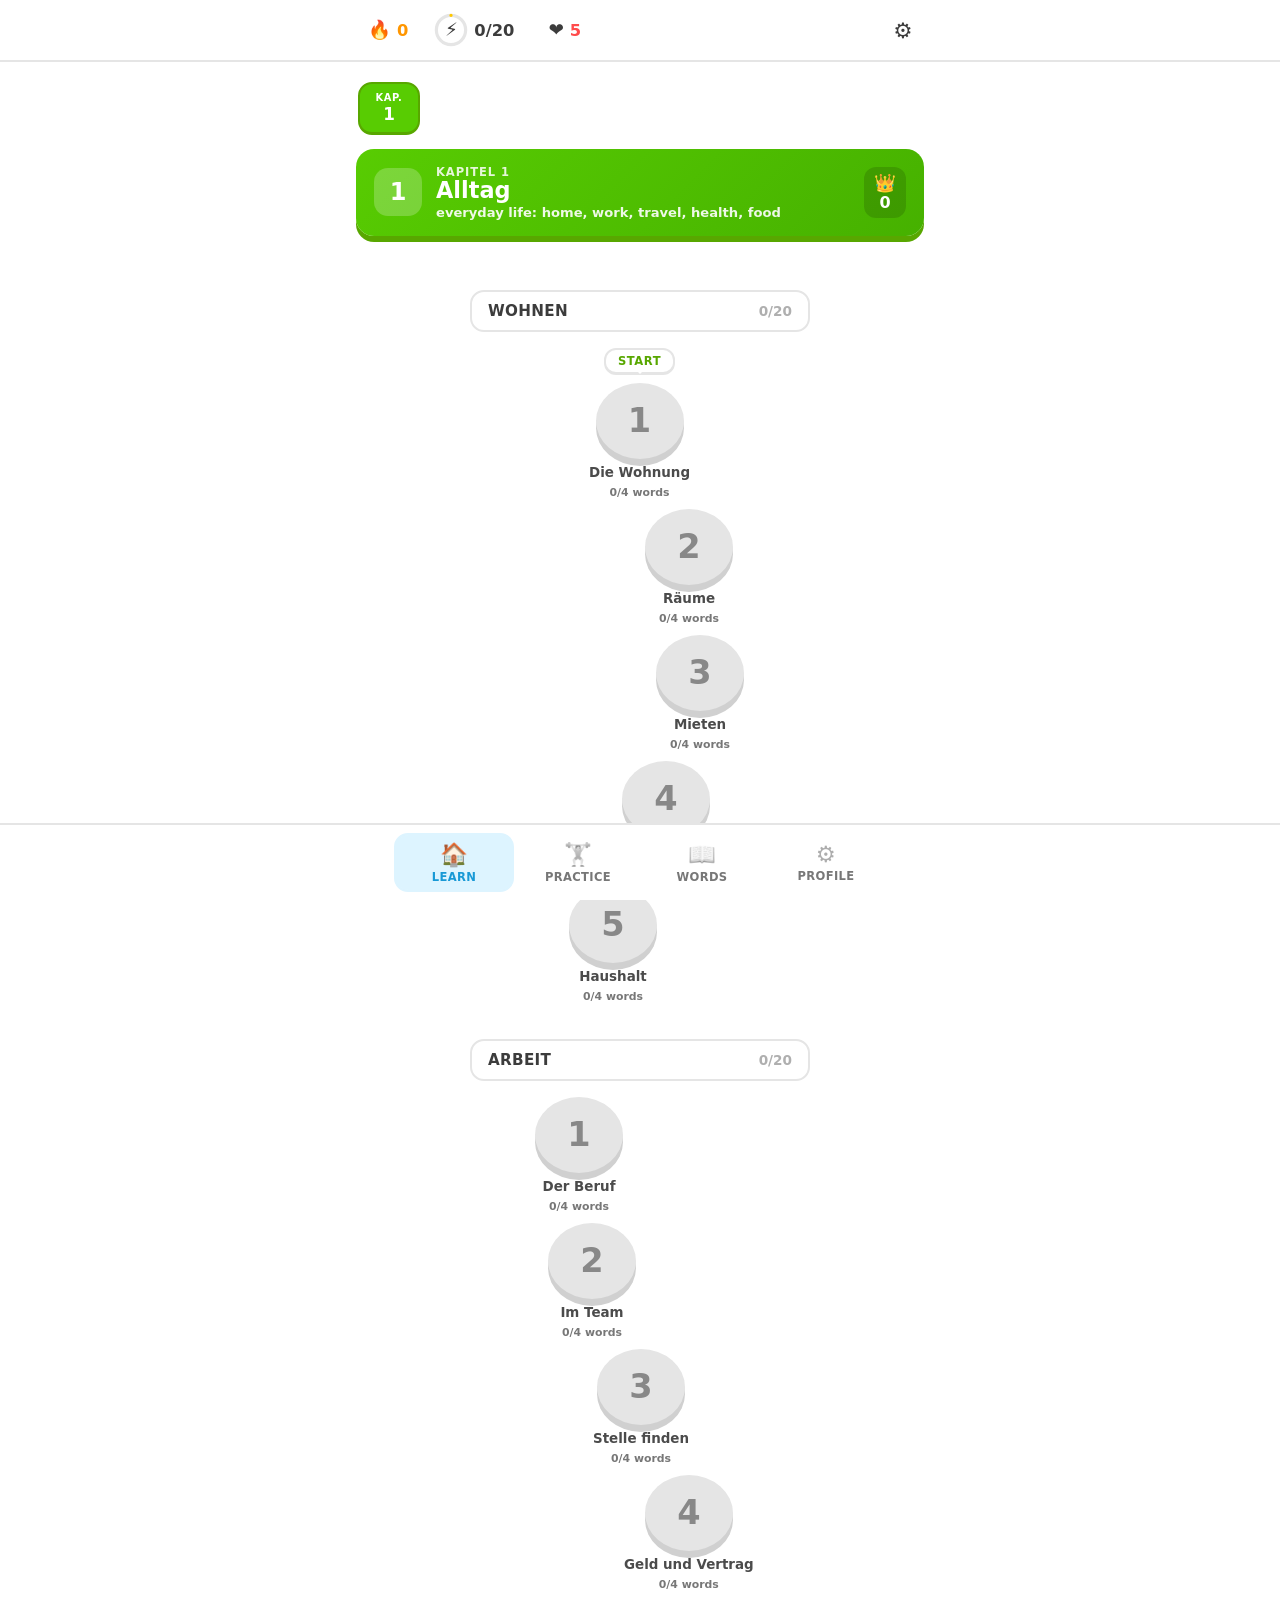
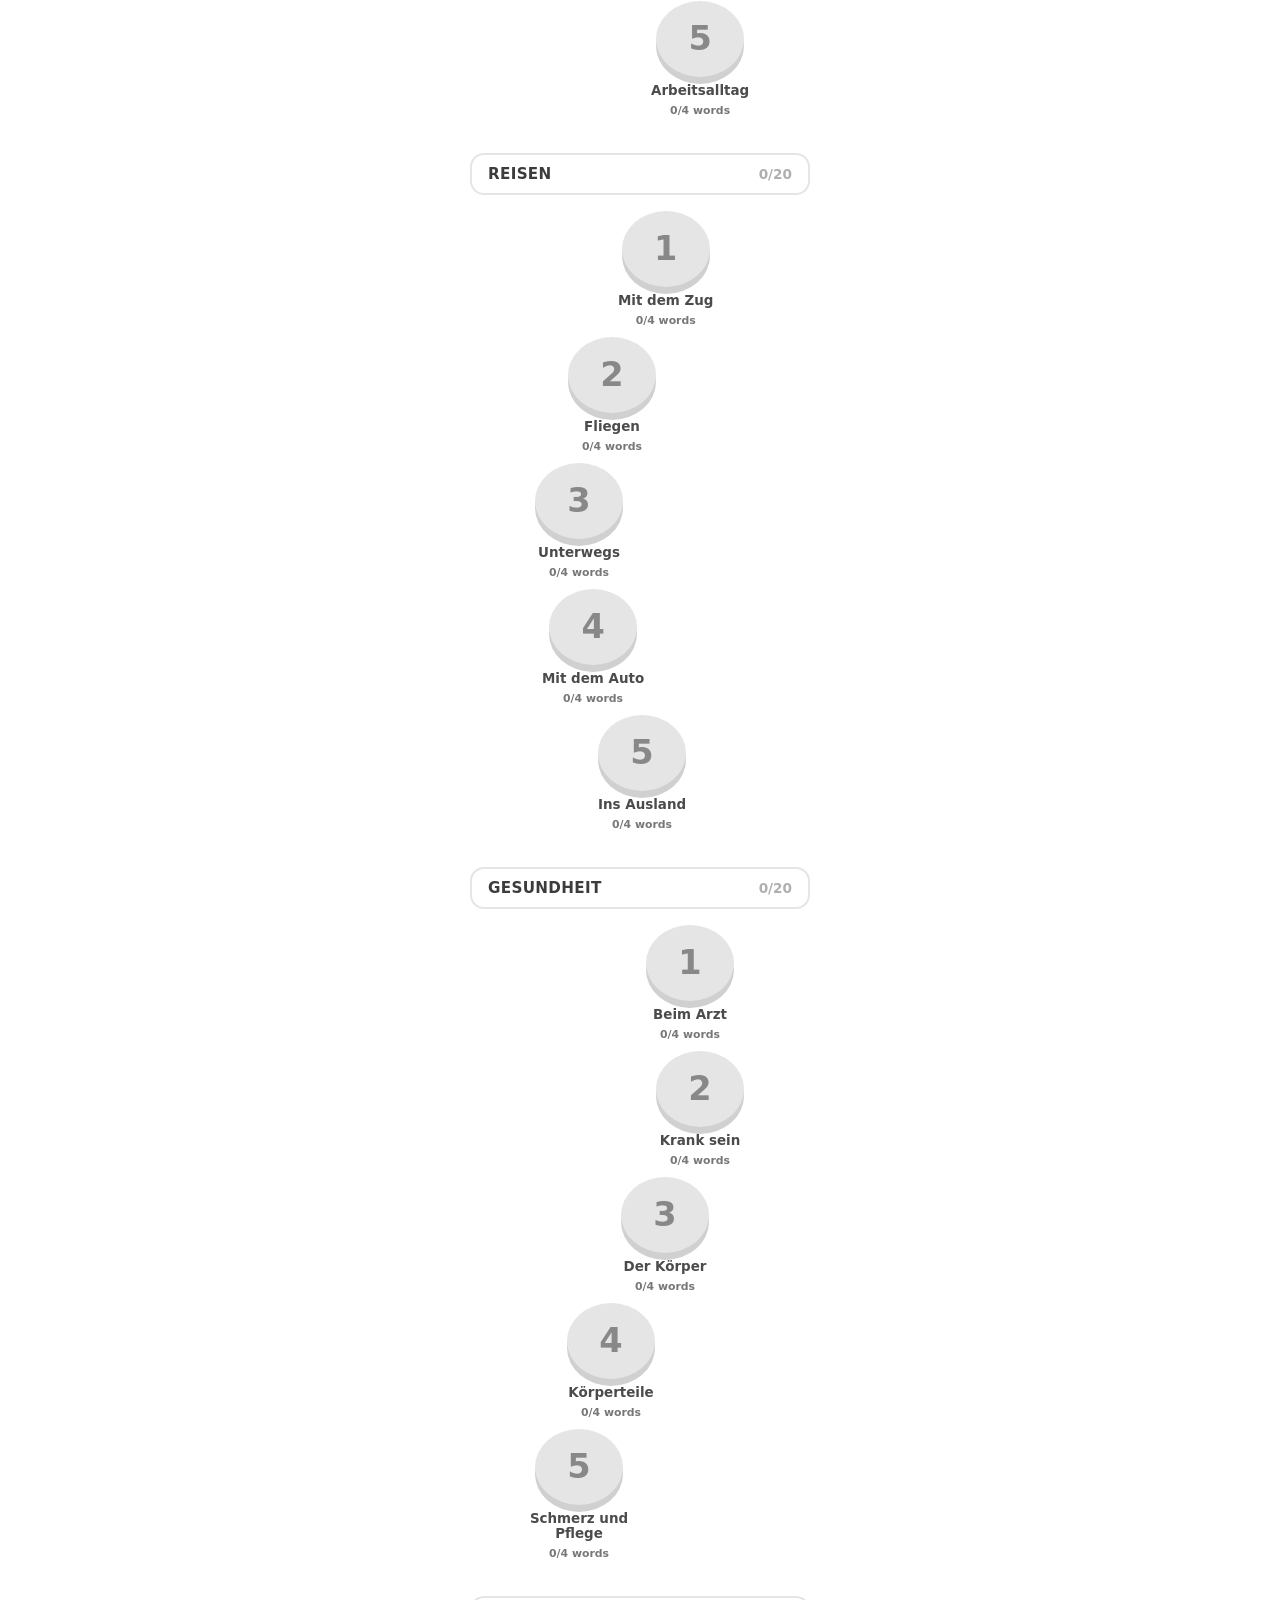
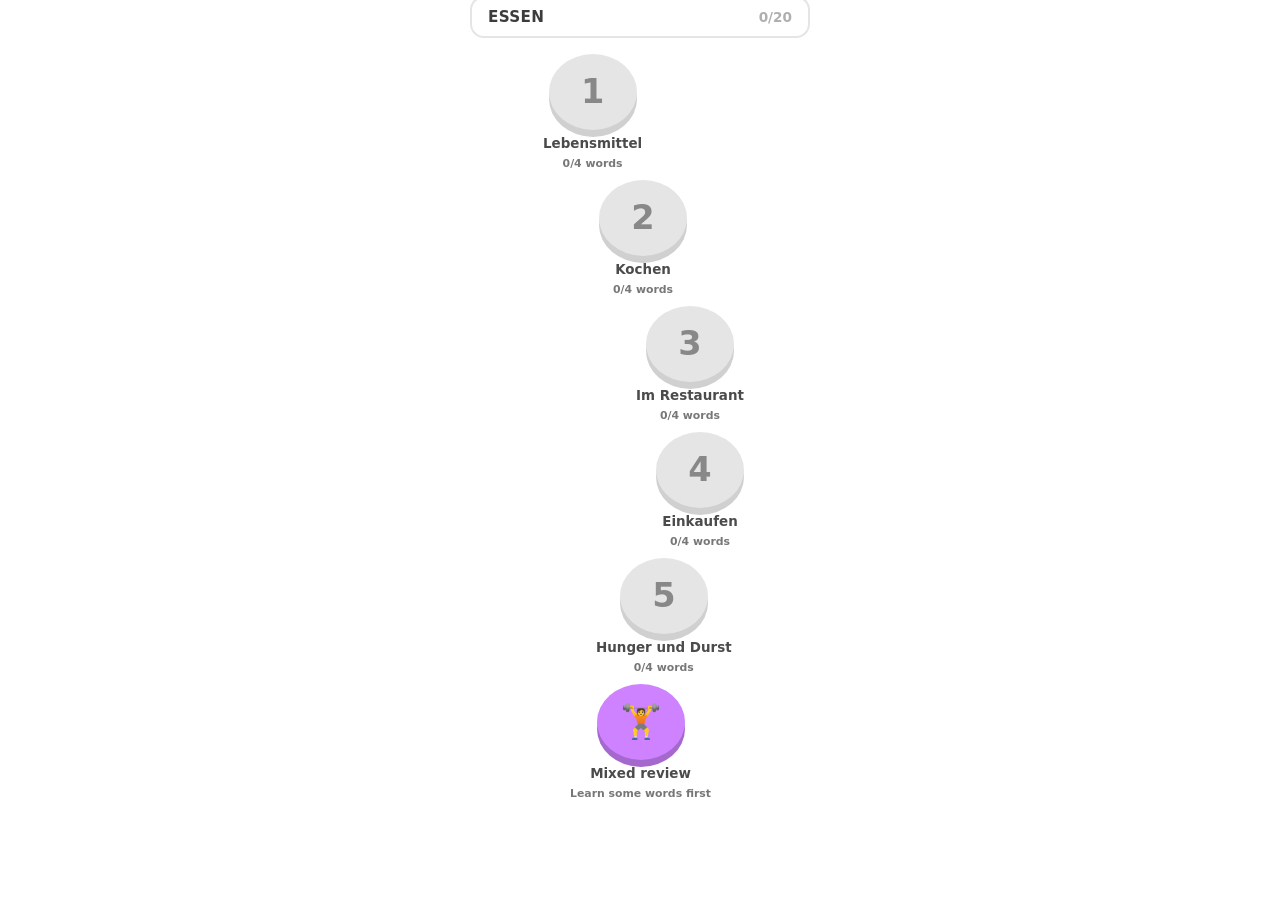
==== index.html @ d34f1d71 "Deploy Deutsch B1 batch 1 100 hand-corrected B1 words, five themed lessons, 25 sub-lessons. Built fr" ====
<!doctype html>
<html lang="en">
<head>
  <meta charset="utf-8">
  <meta name="viewport" content="width=device-width, initial-scale=1, viewport-fit=cover, maximum-scale=1">
  <meta name="theme-color" content="#58cc02">
  <meta name="apple-mobile-web-app-capable" content="yes">
  <meta name="mobile-web-app-capable" content="yes">
  <meta name="apple-mobile-web-app-title" content="Deutsch B1">
  <title>Deutsch B1 · Vokabeln</title>
  <link rel="manifest" href="manifest.webmanifest">
  <link rel="icon" href="icon.svg" type="image/svg+xml">
  <link rel="apple-touch-icon" href="icon.svg">
  <link rel="stylesheet" href="styles.css">
</head>
<body data-view="home">

  <!-- ============ TOP HUD (home + words views) ============ -->
  <header id="hud" class="hud">
    <div class="hud-inner">
      <button id="hudStreak" class="hud-chip" type="button" title="Day streak">
        <span class="chip-ico">🔥</span><strong id="streakCount">0</strong>
      </button>
      <button id="hudGoal" class="hud-chip goal" type="button" title="Daily goal">
        <svg class="goal-ring" viewBox="0 0 36 36" aria-hidden="true">
          <circle class="goal-track" cx="18" cy="18" r="15.5"></circle>
          <circle id="goalArc" class="goal-arc" cx="18" cy="18" r="15.5"></circle>
        </svg>
        <span class="chip-ico goal-bolt">⚡</span>
        <strong id="goalText">0/20</strong>
      </button>
      <button id="hudHearts" class="hud-chip" type="button" title="Hearts">
        <span class="chip-ico">❤️</span><strong id="heartCount">5</strong>
      </button>
      <button id="openSettings" class="hud-icon" type="button" aria-label="Settings">⚙️</button>
    </div>
  </header>

  <!-- ============ HOME / LEARNING PATH ============ -->
  <main id="home" class="screen" aria-label="Learning path">
    <nav id="chapterTabs" class="chapter-tabs" aria-label="Chapters"></nav>
    <section class="chapter-hero" id="chapterHero">
      <div class="hero-crest" id="heroCrest">1</div>
      <div class="hero-text">
        <p class="eyebrow">Kapitel <span id="heroNumber">1</span></p>
        <h1 id="heroTitle">Neue Heimat</h1>
        <p id="heroSummary" class="hero-summary"></p>
      </div>
      <div class="hero-crowns" id="heroCrowns" title="Crowns earned">
        <span class="crown-ico">👑</span><strong id="heroCrownCount">0</strong>
      </div>
    </section>
    <div id="path" class="path" role="list"></div>
  </main>

  <!-- ============ SESSION RUNNER ============ -->
  <section id="session" class="screen session" aria-label="Exercise" hidden>
    <div class="session-top">
      <button id="quitSession" class="quit" type="button" aria-label="Quit session">✕</button>
      <div class="sbar" role="progressbar" aria-label="Session progress"><span id="sbarFill"></span></div>
      <div id="sessionHearts" class="session-hearts" aria-label="Hearts left">
        <span>❤️</span><strong>5</strong>
      </div>
    </div>
    <div class="session-body">
      <div id="stage" class="stage" aria-live="polite"></div>
    </div>
    <div id="feedbackSheet" class="feedback-sheet" aria-live="assertive" aria-hidden="true" hidden></div>
    <div class="session-foot">
      <button id="primaryBtn" class="btn-primary" type="button">Check</button>
    </div>
  </section>

  <!-- ============ WORDS / BANK ============ -->
  <main id="bank" class="screen" aria-label="Vocabulary list" hidden>
    <div class="bank-top">
      <h1 class="bank-title">Wörterbuch</h1>
      <p id="bankMeta" class="bank-meta"></p>
      <input id="searchInput" class="search" type="search" placeholder="Search German or English" aria-label="Search vocabulary">
      <div id="bankChips" class="bank-chips"></div>
    </div>
    <div id="wordList" class="word-list"></div>
  </main>

  <!-- ============ BOTTOM NAV ============ -->
  <nav id="bottomNav" class="bottom-nav" aria-label="Main navigation">
    <button class="nav-btn active" data-nav="home" type="button"><span>🏠</span>Learn</button>
    <button class="nav-btn" data-nav="practice" type="button"><span>🏋️</span>Practice</button>
    <button class="nav-btn" data-nav="bank" type="button"><span>📖</span>Words</button>
    <button class="nav-btn" data-nav="settings" type="button"><span>⚙️</span>Profile</button>
  </nav>

  <!-- ============ SETTINGS MODAL ============ -->
  <div id="settingsModal" class="modal" hidden>
    <div class="modal-scrim" data-close-settings></div>
    <div class="modal-card" role="dialog" aria-modal="true" aria-label="Settings">
      <div class="modal-head">
        <h2>Profile &amp; Settings</h2>
        <button class="modal-x" type="button" data-close-settings aria-label="Close">✕</button>
      </div>

      <div class="stat-grid" id="profileStats"></div>

      <div class="setting-block">
        <h3>Daily goal</h3>
        <div id="goalOptions" class="pill-row"></div>
      </div>

      <div class="setting-block">
        <h3>Sound &amp; speech</h3>
        <label class="switch-row">
          <span>Sound effects</span>
          <input id="soundToggle" type="checkbox" checked>
        </label>
        <label class="switch-row">
          <span>Auto-play new words</span>
          <input id="autoSpeak" type="checkbox" checked>
        </label>
        <label class="field">
          <span>Pronunciation speed</span>
          <select id="speechRate">
            <option value="0.7">Slow</option>
            <option value="0.85" selected>Normal</option>
            <option value="1">Fast</option>
          </select>
        </label>
        <label class="field">
          <span>German voice</span>
          <select id="voiceSelect"><option value="">Best available</option></select>
        </label>
        <p id="voiceStatus" class="voice-status"></p>
      </div>

      <div class="setting-block">
        <h3>Session</h3>
        <label class="switch-row">
          <span>Hearts mode <em>(lose the round at 0)</em></span>
          <input id="heartsToggle" type="checkbox" checked>
        </label>
      </div>

      <button id="resetProgress" class="btn-danger" type="button">Reset all progress</button>
      <p class="app-credit">Deutsch B1 · Goethe B1 Wortschatz · offline word trainer</p>
    </div>
  </div>

  <canvas id="confetti" class="confetti" aria-hidden="true"></canvas>

  <script src="app.js?v=b1batch1"></script>
  <script>
    if ("serviceWorker" in navigator) {
      window.addEventListener("load", () => navigator.serviceWorker.register("./sw.js").catch(() => {}));
    }
  </script>
</body>
</html>
---- styles.css ----
/* ============================================================
   Aspekte B2 · Vokabeln — Duolingo-style word trainer
   ============================================================ */
:root {
  color-scheme: light;
  --green: #58cc02;
  --green-d: #58a700;
  --green-bg: #d7ffb8;
  --green-soft: #e8ffd2;
  --blue: #1cb0f6;
  --blue-d: #1899d6;
  --blue-bg: #ddf4ff;
  --purple: #ce82ff;
  --purple-d: #a568cc;
  --yellow: #ffc800;
  --yellow-d: #e0a800;
  --red: #ff4b4b;
  --red-d: #ea2b2b;
  --red-bg: #ffdfe0;
  --orange: #ff9600;
  --ink: #3c3c3c;
  --ink-2: #4b4b4b;
  --muted: #afafaf;
  --muted-d: #777;
  --line: #e5e5e5;
  --line-2: #d0d0d0;
  --paper: #ffffff;
  --bg: #ffffff;
  --shadow: 0 2px 0 rgba(0,0,0,.06);
  --nav-h: 68px;
  --hud-h: 60px;
  --wrap: 480px;
  font-family: "Nunito", ui-rounded, "SF Pro Rounded", "Baloo 2", system-ui,
    -apple-system, "Segoe UI", "Helvetica Neue", sans-serif;
  --font-w: 800;
}

* { box-sizing: border-box; -webkit-tap-highlight-color: transparent; }

html, body { height: 100%; }

body {
  margin: 0;
  color: var(--ink);
  background: var(--bg);
  font-weight: 600;
  overscroll-behavior-y: none;
  -webkit-font-smoothing: antialiased;
}

button, input, select { font: inherit; color: inherit; }
h1, h2, h3, p { margin: 0; }
strong { font-weight: 800; }
[hidden] { display: none !important; }

.eyebrow {
  color: var(--muted-d);
  font-size: .72rem;
  font-weight: 800;
  letter-spacing: .08em;
  text-transform: uppercase;
}

/* ---------- App-wide 3D button feel ---------- */
.btn-primary, .btn-secondary, .btn-danger, .option, .node, .choice-tile, .pill, .speak {
  cursor: pointer;
  border: none;
  border-radius: 16px;
  font-weight: 800;
  transition: transform .06s ease, filter .12s ease, background .12s ease;
}
.btn-primary:active, .btn-secondary:active, .option:active, .choice-tile:active, .pill:active {
  transform: translateY(2px);
}
button:disabled { cursor: default; }

/* ============================================================
   TOP HUD
   ============================================================ */
.hud {
  position: sticky;
  top: 0;
  z-index: 30;
  background: var(--bg);
  border-bottom: 2px solid var(--line);
  padding-top: env(safe-area-inset-top);
}
.hud-inner {
  max-width: var(--wrap);
  margin: 0 auto;
  height: var(--hud-h);
  display: flex;
  align-items: center;
  gap: 10px;
  padding: 0 16px;
}
.hud-chip {
  display: inline-flex;
  align-items: center;
  gap: 6px;
  padding: 6px 12px;
  border-radius: 999px;
  background: transparent;
  color: var(--ink);
  font-size: 1.02rem;
  border: none;
}
.hud-chip .chip-ico { font-size: 1.15rem; line-height: 1; }
.hud-chip.goal { position: relative; padding-left: 4px; }
.goal-ring { width: 34px; height: 34px; transform: rotate(-90deg); }
.goal-track { fill: none; stroke: var(--line); stroke-width: 3.4; }
.goal-arc {
  fill: none; stroke: var(--yellow); stroke-width: 3.6; stroke-linecap: round;
  stroke-dasharray: 97.4; stroke-dashoffset: 97.4;
  transition: stroke-dashoffset .5s ease;
}
.goal-bolt {
  position: absolute; left: 4px; top: 50%; transform: translateY(-50%);
  width: 34px; text-align: center; font-size: .95rem; pointer-events: none;
}
#hudStreak strong { color: var(--orange); }
#hudHearts strong { color: var(--red); }
.hud-chip.spent strong { color: var(--muted); }
.hud-icon {
  margin-left: auto;
  width: 42px; height: 42px;
  border: none; border-radius: 12px;
  background: transparent;
  font-size: 1.35rem; cursor: pointer;
}
.hud-icon:active { transform: scale(.92); }

/* ============================================================
   SCREENS + BOTTOM NAV
   ============================================================ */
.screen {
  max-width: var(--wrap);
  margin: 0 auto;
  padding: 16px 16px calc(var(--nav-h) + env(safe-area-inset-bottom) + 24px);
}
.bottom-nav {
  position: fixed;
  left: 0; right: 0; bottom: 0;
  z-index: 30;
  display: flex;
  justify-content: center;
  gap: 4px;
  padding: 8px 8px calc(8px + env(safe-area-inset-bottom));
  background: var(--bg);
  border-top: 2px solid var(--line);
}
.nav-btn {
  flex: 1 1 0;
  max-width: 120px;
  display: flex; flex-direction: column; align-items: center; gap: 2px;
  padding: 6px 4px;
  border: 2px solid transparent;
  border-radius: 14px;
  background: transparent;
  color: var(--muted-d);
  font-size: .72rem; font-weight: 800;
  text-transform: uppercase; letter-spacing: .03em;
  cursor: pointer;
}
.nav-btn span { font-size: 1.4rem; filter: grayscale(1) opacity(.6); }
.nav-btn.active { border-color: var(--blue-bg); background: var(--blue-bg); color: var(--blue-d); }
.nav-btn.active span { filter: none; }

/* ============================================================
   HOME · chapter tabs + hero + path
   ============================================================ */
.chapter-tabs {
  display: flex;
  gap: 8px;
  overflow-x: auto;
  padding: 4px 2px 10px;
  scrollbar-width: none;
}
.chapter-tabs::-webkit-scrollbar { display: none; }
.chapter-tab {
  flex: 0 0 auto;
  min-width: 62px;
  padding: 8px 14px;
  border: 2px solid var(--line);
  border-bottom-width: 3px;
  border-radius: 14px;
  background: var(--paper);
  color: var(--muted-d);
  font-weight: 800;
  cursor: pointer;
  display: grid; gap: 1px; justify-items: center;
}
.chapter-tab small { font-size: .62rem; letter-spacing: .06em; text-transform: uppercase; }
.chapter-tab b { font-size: 1.05rem; }
.chapter-tab.active { border-color: var(--green-d); background: var(--green); color: #fff; }

.chapter-hero {
  display: grid;
  grid-template-columns: auto 1fr auto;
  align-items: center;
  gap: 14px;
  padding: 16px 18px;
  margin: 4px 0 8px;
  border-radius: 18px;
  color: #fff;
  background: linear-gradient(135deg, var(--green) 0%, #46b100 100%);
  box-shadow: 0 6px 0 var(--green-d);
}
.hero-crest {
  width: 48px; height: 48px; border-radius: 14px;
  background: rgba(255,255,255,.22);
  display: grid; place-items: center;
  font-size: 1.5rem; font-weight: 900;
}
.hero-text { min-width: 0; }
.hero-text h1 { font-size: 1.4rem; line-height: 1.05; font-weight: 800; }
.hero-text .eyebrow { color: rgba(255,255,255,.85); }
.hero-summary { font-size: .82rem; font-weight: 700; color: rgba(255,255,255,.9); margin-top: 2px; }
.hero-crowns {
  display: flex; flex-direction: column; align-items: center;
  background: rgba(0,0,0,.14); border-radius: 12px; padding: 6px 10px;
  font-weight: 900;
}
.hero-crowns .crown-ico { font-size: 1.1rem; }

/* ---------- The winding path ---------- */
.path {
  display: flex;
  flex-direction: column;
  align-items: center;
  gap: 10px;
  padding: 20px 0 8px;
}
.path-row {
  display: flex;
  flex-direction: column;
  align-items: center;
  gap: 6px;
  will-change: transform;
}
.node {
  position: relative;
  width: 78px; height: 68px;
  border-radius: 50%;
  background: var(--line);
  box-shadow: 0 7px 0 var(--line-2);
  display: grid; place-items: center;
  border: none;
}
.node .node-face { font-size: 1.9rem; line-height: 1; filter: saturate(0) opacity(.55); }
.node.started { background: var(--green); box-shadow: 0 7px 0 var(--green-d); }
.node.started .node-face { filter: none; }
.node.done { background: var(--yellow); box-shadow: 0 7px 0 var(--yellow-d); }
.node.done .node-face { filter: none; }
.node.review-node { background: var(--purple); box-shadow: 0 7px 0 var(--purple-d); }
.node.review-node .node-face { filter: none; }
.node:active { transform: translateY(4px); box-shadow: 0 3px 0 var(--line-2); }
.node.started:active { box-shadow: 0 3px 0 var(--green-d); }
.node.done:active { box-shadow: 0 3px 0 var(--yellow-d); }

/* progress ring around node */
.node-ring {
  position: absolute;
  inset: -8px;
  border-radius: 50%;
  background:
    conic-gradient(var(--green) calc(var(--p,0) * 1%), transparent 0);
  -webkit-mask: radial-gradient(farthest-side, transparent calc(100% - 5px), #000 calc(100% - 4px));
          mask: radial-gradient(farthest-side, transparent calc(100% - 5px), #000 calc(100% - 4px));
  pointer-events: none;
}
.node.done .node-ring { background: conic-gradient(#fff8 100%, transparent 0); }
.node-crown {
  position: absolute;
  top: -12px; right: -6px;
  background: #fff;
  border: 2px solid var(--line);
  border-radius: 999px;
  padding: 1px 7px;
  font-size: .74rem; font-weight: 900;
  color: var(--yellow-d);
  display: flex; align-items: center; gap: 2px;
}
.node.done .node-crown { border-color: var(--yellow-d); }
.node-label {
  font-size: .84rem; font-weight: 800; color: var(--ink-2);
  text-align: center; max-width: 150px;
}
.node-sub { font-size: .68rem; font-weight: 700; color: var(--muted-d); }

/* bobbing "start here" bubble on current node */
.path-row.current .node { animation: bob 1.6s ease-in-out infinite; }
.start-bubble {
  position: relative;
  margin-bottom: 2px;
  background: var(--paper);
  color: var(--green-d);
  border: 2px solid var(--line);
  border-bottom-width: 3px;
  border-radius: 12px;
  padding: 4px 12px;
  font-size: .72rem; font-weight: 900;
  letter-spacing: .05em; text-transform: uppercase;
}
.start-bubble::after {
  content: ""; position: absolute; left: 50%; bottom: -8px;
  transform: translateX(-50%);
  border: 6px solid transparent; border-top-color: var(--paper);
}
@keyframes bob { 0%,100% { transform: translateY(0); } 50% { transform: translateY(-6px); } }

/* ============================================================
   SESSION RUNNER
   ============================================================ */
.session {
  max-width: none;
  min-height: 100dvh;
  margin: 0;
  padding: 0;
  display: flex;
  flex-direction: column;
  background: var(--bg);
}
.session-top {
  display: flex;
  align-items: center;
  gap: 14px;
  max-width: 640px; width: 100%;
  margin: 0 auto;
  padding: calc(env(safe-area-inset-top) + 12px) 16px 8px;
}
.quit {
  border: none; background: transparent;
  font-size: 1.5rem; color: var(--muted);
  cursor: pointer; line-height: 1; padding: 2px 4px;
}
.quit:active { transform: scale(.9); }
.sbar {
  flex: 1;
  height: 16px;
  background: var(--line);
  border-radius: 999px;
  overflow: hidden;
}
.sbar span {
  display: block; height: 100%; width: 0;
  border-radius: 999px;
  background: var(--green);
  box-shadow: inset 0 -4px 0 rgba(0,0,0,.08), inset 0 4px 0 rgba(255,255,255,.35);
  transition: width .35s cubic-bezier(.2,.8,.2,1);
}
.session-hearts {
  display: inline-flex; align-items: center; gap: 4px;
  color: var(--red); font-weight: 900; font-size: 1.05rem;
}
.session-hearts.low { animation: heartbeat .5s ease; }
@keyframes heartbeat { 0%,100% { transform: scale(1); } 40% { transform: scale(1.25); } }

.session-body {
  flex: 1;
  overflow-y: auto;
  width: 100%;
  display: flex;
  justify-content: center;
}
.stage {
  max-width: 640px; width: 100%;
  padding: 16px 18px 24px;
  display: flex;
  flex-direction: column;
  gap: 18px;
}
.q-title {
  font-size: 1.55rem; font-weight: 800; line-height: 1.1;
}
.q-sub { color: var(--muted-d); font-weight: 700; font-size: .92rem; margin-top: 2px; }

/* prompt block */
.prompt-box {
  display: flex; align-items: center; gap: 14px;
  padding: 4px 0;
}
.prompt-speaker {
  flex: 0 0 auto;
  width: 66px; height: 66px;
  border-radius: 16px;
  border: 2px solid var(--blue); border-bottom-width: 4px;
  background: var(--blue);
  color: #fff; font-size: 1.7rem;
  display: grid; place-items: center; cursor: pointer;
}
.prompt-speaker.big { width: 92px; height: 92px; font-size: 2.4rem; border-radius: 20px; }
.prompt-speaker:active { transform: translateY(2px); border-bottom-width: 2px; }
.prompt-bubble {
  position: relative;
  padding: 16px 18px;
  border: 2px solid var(--line);
  border-radius: 16px;
  font-size: 1.5rem; font-weight: 800; line-height: 1.2;
  overflow-wrap: anywhere;
}
.prompt-box .prompt-bubble { flex: 1; }
.prompt-bubble.center { text-align: center; }
.prompt-cloze { font-size: 1.3rem; line-height: 1.5; font-weight: 700; }
.prompt-cloze .gap { color: var(--blue-d); font-weight: 900; }
.prompt-hint { color: var(--muted-d); font-weight: 700; font-size: .95rem; }

/* option list (choose meaning / word) */
.options { display: grid; gap: 12px; }
.option {
  min-height: 60px;
  padding: 14px 18px;
  border: 2px solid var(--line);
  border-bottom-width: 4px;
  border-radius: 16px;
  background: var(--paper);
  color: var(--ink);
  font-size: 1.08rem; font-weight: 700;
  text-align: left;
  display: flex; align-items: center; gap: 12px;
}
.option .kbd {
  flex: 0 0 auto;
  width: 26px; height: 26px;
  border: 2px solid var(--line); border-radius: 8px;
  display: grid; place-items: center;
  font-size: .8rem; font-weight: 900; color: var(--muted-d);
}
.option:hover { background: var(--blue-bg); }
.option.selected { border-color: var(--blue); background: var(--blue-bg); color: var(--blue-d); }
.option.selected .kbd { border-color: var(--blue); color: var(--blue-d); }
.option.correct { border-color: var(--green-d); background: var(--green-soft); color: var(--green-d); }
.option.wrong { border-color: var(--red-d); background: var(--red-bg); color: var(--red-d); }
.option:disabled { cursor: default; }

/* text input answers */
.answer-input {
  width: 100%;
  min-height: 62px;
  padding: 16px 18px;
  border: 2px solid var(--line);
  border-bottom-width: 4px;
  border-radius: 16px;
  background: var(--paper);
  font-size: 1.2rem; font-weight: 700;
}
.answer-input:focus { outline: none; border-color: var(--blue); }
.answer-input.correct { border-color: var(--green-d); background: var(--green-soft); }
.answer-input.wrong { border-color: var(--red-d); background: var(--red-bg); }
.input-hint {
  margin-top: 4px; font-size: .82rem; color: var(--muted-d); font-weight: 700;
  display: flex; gap: 10px; flex-wrap: wrap;
}
.ghost-letter {
  border: none; background: var(--line); color: var(--ink-2);
  border-radius: 8px; padding: 4px 8px; font-weight: 800; cursor: pointer;
}

/* teach / new-word card */
.teach {
  display: flex; flex-direction: column; align-items: center; gap: 14px;
  text-align: center;
  padding: 8px 4px;
}
.teach-badge {
  font-size: .72rem; font-weight: 900; letter-spacing: .08em; text-transform: uppercase;
  color: var(--blue-d); background: var(--blue-bg);
  padding: 5px 12px; border-radius: 999px;
}
.teach-badge.focus { color: var(--purple-d); background: #f4e8ff; }
.teach-term { font-size: 2.3rem; font-weight: 900; line-height: 1.05; overflow-wrap: anywhere; }
.teach-trans { font-size: 1.3rem; font-weight: 800; color: var(--green-d); }
.teach-form { font-size: .95rem; font-weight: 700; color: var(--muted-d); }
.teach-speak {
  display: inline-flex; align-items: center; gap: 8px;
  padding: 10px 18px; border-radius: 14px;
  border: 2px solid var(--blue); border-bottom-width: 4px;
  background: var(--blue-bg); color: var(--blue-d); font-weight: 800; cursor: pointer;
}
.teach-speak:active { transform: translateY(2px); border-bottom-width: 2px; }
.teach-examples { display: grid; gap: 10px; width: 100%; margin-top: 4px; }
.ex-card {
  text-align: left;
  padding: 14px 16px;
  border: 2px solid var(--line);
  border-radius: 14px;
  background: var(--paper);
  cursor: pointer;
}
.ex-de { font-weight: 800; line-height: 1.4; }
.ex-de .hl { color: var(--blue-d); }
.ex-en { color: var(--muted-d); font-weight: 700; font-size: .9rem; margin-top: 3px; }
.ex-card .ex-play { float: right; font-size: 1.1rem; }

/* ---------- Feedback sheet ---------- */
.feedback-sheet {
  position: sticky; bottom: 0;
  transform: translateY(110%);
  transition: transform .28s cubic-bezier(.2,.8,.2,1);
  padding: 18px 18px calc(16px + env(safe-area-inset-bottom));
  border-top-left-radius: 20px; border-top-right-radius: 20px;
}
.feedback-sheet.show { transform: translateY(0); }
.feedback-sheet.correct { background: var(--green-soft); }
.feedback-sheet.wrong { background: var(--red-bg); }
.fb-inner { max-width: 640px; margin: 0 auto; display: flex; flex-direction: column; gap: 8px; }
.fb-head { display: flex; align-items: center; gap: 10px; font-size: 1.25rem; font-weight: 900; }
.feedback-sheet.correct .fb-head { color: var(--green-d); }
.feedback-sheet.wrong .fb-head { color: var(--red-d); }
.fb-mark {
  width: 34px; height: 34px; border-radius: 50%;
  display: grid; place-items: center; font-size: 1.1rem;
  background: #fff;
}
.fb-body { font-weight: 700; line-height: 1.4; }
.fb-body b { font-weight: 900; }
.fb-ex { font-size: .9rem; color: var(--ink-2); font-weight: 700; }
.fb-ex .en { color: var(--muted-d); }
.fb-speak {
  align-self: flex-start;
  margin-top: 2px;
  display: inline-flex; align-items: center; gap: 6px;
  background: #fff; border: 2px solid rgba(0,0,0,.08);
  border-radius: 10px; padding: 6px 12px; font-weight: 800; cursor: pointer; font-size: .85rem;
}

/* ---------- Session foot button ---------- */
.session-foot {
  border-top: 2px solid var(--line);
  padding: 14px 18px calc(16px + env(safe-area-inset-bottom));
  display: flex; justify-content: center;
  background: var(--bg);
}
.btn-primary {
  max-width: 640px; width: 100%;
  min-height: 56px;
  border-radius: 16px;
  background: var(--green);
  color: #fff;
  font-size: 1.05rem; font-weight: 900;
  letter-spacing: .04em; text-transform: uppercase;
  box-shadow: 0 5px 0 var(--green-d);
}
.btn-primary:active { transform: translateY(4px); box-shadow: 0 1px 0 var(--green-d); }
.btn-primary.skip { background: var(--line); color: var(--muted-d); box-shadow: 0 5px 0 var(--line-2); }
.btn-primary.go-correct { background: var(--green); box-shadow: 0 5px 0 var(--green-d); }
.btn-primary.go-wrong { background: var(--red); box-shadow: 0 5px 0 var(--red-d); }
.btn-primary.go-wrong:active { box-shadow: 0 1px 0 var(--red-d); }
.btn-primary:disabled { background: var(--line); color: #fff; box-shadow: 0 5px 0 var(--line-2); opacity: .8; }

.shake { animation: shake .4s ease; }
@keyframes shake {
  0%,100% { transform: translateX(0); }
  20% { transform: translateX(-8px); } 40% { transform: translateX(7px); }
  60% { transform: translateX(-5px); } 80% { transform: translateX(4px); }
}

/* ---------- Session result screens ---------- */
.result {
  flex: 1;
  display: flex; flex-direction: column; align-items: center; justify-content: center;
  gap: 18px; text-align: center;
  padding: 24px;
}
.result-emoji { font-size: 4.5rem; animation: pop .4s cubic-bezier(.2,1.4,.4,1); }
@keyframes pop { 0% { transform: scale(0); } 100% { transform: scale(1); } }
.result h2 { font-size: 1.9rem; font-weight: 900; }
.result .result-sub { color: var(--muted-d); font-weight: 700; max-width: 30ch; }
.result-stats { display: flex; gap: 12px; flex-wrap: wrap; justify-content: center; }
.result-stat {
  min-width: 92px;
  border: 3px solid var(--yellow); border-radius: 16px;
  overflow: hidden;
}
.result-stat.blue { border-color: var(--blue); }
.result-stat.red { border-color: var(--red); }
.result-stat .rs-label {
  background: var(--yellow); color: #fff;
  font-size: .68rem; font-weight: 900; letter-spacing: .05em; text-transform: uppercase;
  padding: 3px;
}
.result-stat.blue .rs-label { background: var(--blue); }
.result-stat.red .rs-label { background: var(--red); }
.result-stat .rs-value { padding: 8px; font-size: 1.35rem; font-weight: 900; }
.result-stat.yellow .rs-value { color: var(--yellow-d); }
.result-stat.blue .rs-value { color: var(--blue-d); }
.result-stat.red .rs-value { color: var(--red-d); }
.crown-pop { font-size: 1.05rem; font-weight: 900; color: var(--yellow-d); }

/* ============================================================
   WORDS / BANK
   ============================================================ */
.bank-top { display: grid; gap: 10px; padding-bottom: 6px; }
.bank-title { font-size: 1.6rem; font-weight: 900; }
.bank-meta { color: var(--muted-d); font-weight: 700; font-size: .9rem; }
.search {
  width: 100%; min-height: 48px;
  padding: 12px 16px;
  border: 2px solid var(--line); border-radius: 14px;
  background: var(--paper); font-weight: 700;
}
.search:focus { outline: none; border-color: var(--blue); }
.bank-chips { display: flex; gap: 8px; overflow-x: auto; padding-bottom: 4px; scrollbar-width: none; }
.bank-chips::-webkit-scrollbar { display: none; }
.filter-chip {
  flex: 0 0 auto;
  padding: 6px 14px; border-radius: 999px;
  border: 2px solid var(--line); background: var(--paper);
  color: var(--muted-d); font-weight: 800; font-size: .82rem; cursor: pointer;
}
.filter-chip.active { border-color: var(--blue); background: var(--blue-bg); color: var(--blue-d); }

.word-list { display: grid; gap: 10px; margin-top: 10px; }
.word-item {
  display: grid;
  grid-template-columns: auto 1fr auto;
  gap: 12px; align-items: start;
  padding: 14px 16px;
  border: 2px solid var(--line);
  border-radius: 16px;
  background: var(--paper);
}
.word-crowns {
  display: grid; place-items: center;
  width: 44px;
  padding-top: 2px;
  font-size: .74rem; font-weight: 900; color: var(--yellow-d);
}
.word-crowns .crn { font-size: 1.2rem; line-height: 1; }
.word-crowns .crn.empty { filter: grayscale(1) opacity(.35); }
.word-main { min-width: 0; }
.word-main h3 { font-size: 1.12rem; font-weight: 800; overflow-wrap: anywhere; }
.word-main .w-meta { font-size: .74rem; color: var(--muted-d); font-weight: 800; text-transform: uppercase; letter-spacing: .03em; margin: 1px 0 3px; }
.word-main .w-trans { font-weight: 800; color: var(--ink-2); }
.word-main .w-ex { font-size: .86rem; color: var(--muted-d); font-weight: 600; margin-top: 4px; line-height: 1.4; }
.word-main .w-ex .en { display: block; opacity: .8; }
.speak {
  flex: 0 0 auto;
  width: 42px; height: 42px; border-radius: 12px;
  border: 2px solid var(--blue-bg); background: var(--blue-bg);
  color: var(--blue-d); font-size: 1.1rem; cursor: pointer;
}
.speak:active { transform: scale(.9); }

/* ============================================================
   SETTINGS MODAL
   ============================================================ */
.modal { position: fixed; inset: 0; z-index: 60; display: grid; place-items: end center; }
.modal-scrim { position: absolute; inset: 0; background: rgba(0,0,0,.4); }
.modal-card {
  position: relative;
  width: 100%; max-width: var(--wrap);
  max-height: 92dvh; overflow-y: auto;
  background: var(--bg);
  border-top-left-radius: 24px; border-top-right-radius: 24px;
  padding: 20px 18px calc(24px + env(safe-area-inset-bottom));
  display: grid; gap: 18px;
  animation: sheetUp .28s cubic-bezier(.2,.8,.2,1);
}
@keyframes sheetUp { from { transform: translateY(30px); opacity: .5; } to { transform: translateY(0); opacity: 1; } }
.modal-head { display: flex; align-items: center; justify-content: space-between; }
.modal-head h2 { font-size: 1.3rem; font-weight: 900; }
.modal-x { border: none; background: var(--line); width: 34px; height: 34px; border-radius: 50%; font-size: 1rem; cursor: pointer; color: var(--muted-d); }
.stat-grid { display: grid; grid-template-columns: repeat(2, 1fr); gap: 10px; }
.stat-tile {
  border: 2px solid var(--line); border-radius: 14px; padding: 12px 14px;
  display: flex; align-items: center; gap: 10px;
}
.stat-tile .st-ico { font-size: 1.5rem; }
.stat-tile .st-val { font-size: 1.3rem; font-weight: 900; }
.stat-tile .st-lbl { font-size: .72rem; color: var(--muted-d); font-weight: 800; text-transform: uppercase; letter-spacing: .03em; }
.setting-block { display: grid; gap: 10px; }
.setting-block h3 { font-size: .82rem; font-weight: 900; color: var(--muted-d); text-transform: uppercase; letter-spacing: .05em; }
.pill-row { display: flex; gap: 8px; flex-wrap: wrap; }
.pill {
  padding: 8px 16px; border-radius: 999px;
  border: 2px solid var(--line); border-bottom-width: 3px;
  background: var(--paper); font-weight: 800; cursor: pointer;
}
.pill.active { border-color: var(--yellow-d); background: var(--yellow); color: #fff; }
.switch-row {
  display: flex; align-items: center; justify-content: space-between; gap: 12px;
  font-weight: 700;
}
.switch-row em { color: var(--muted-d); font-style: normal; font-weight: 600; font-size: .82rem; }
.switch-row input { width: 20px; height: 20px; accent-color: var(--green); }
.field { display: grid; gap: 6px; font-weight: 700; }
.field span { font-size: .9rem; }
.field select {
  min-height: 46px; padding: 10px 12px;
  border: 2px solid var(--line); border-radius: 12px; background: var(--paper); font-weight: 700;
}
.voice-status { font-size: .8rem; color: var(--muted-d); font-weight: 700; }
.btn-danger {
  min-height: 50px; border-radius: 14px;
  border: 2px solid var(--red); background: #fff; color: var(--red);
  font-weight: 900; text-transform: uppercase; letter-spacing: .04em; cursor: pointer;
}
.btn-danger:active { transform: translateY(2px); }
.app-credit { text-align: center; color: var(--muted); font-size: .78rem; font-weight: 700; }

/* ============================================================
   CONFETTI
   ============================================================ */
.confetti {
  position: fixed; inset: 0; z-index: 55;
  width: 100%; height: 100%;
  pointer-events: none;
}

/* ============================================================
   RESPONSIVE — widen on desktop
   ============================================================ */
@media (min-width: 720px) {
  :root { --wrap: 600px; }
  .node { width: 88px; height: 76px; }
  .node .node-face { font-size: 2.1rem; }
}
@media (prefers-reduced-motion: reduce) {
  *, *::before, *::after { animation-duration: .001ms !important; transition-duration: .05ms !important; }
}

/* lesson heading inside the path, groups sub-lessons into a lesson */
.lesson-head {
  display: flex;
  align-items: center;
  justify-content: space-between;
  gap: 12px;
  width: min(100%, 340px);
  margin: 26px auto 6px;
  padding: 10px 16px;
  background: var(--card, #fff);
  border: 2px solid var(--line, #e5e5e5);
  border-radius: 14px;
}
.lesson-head .lh-title {
  font-weight: 800;
  font-size: 0.95rem;
  letter-spacing: 0.02em;
  text-transform: uppercase;
  color: var(--text, #3c3c3c);
}
.lesson-head .lh-count {
  font-weight: 700;
  font-size: 0.85rem;
  color: var(--muted, #999);
}
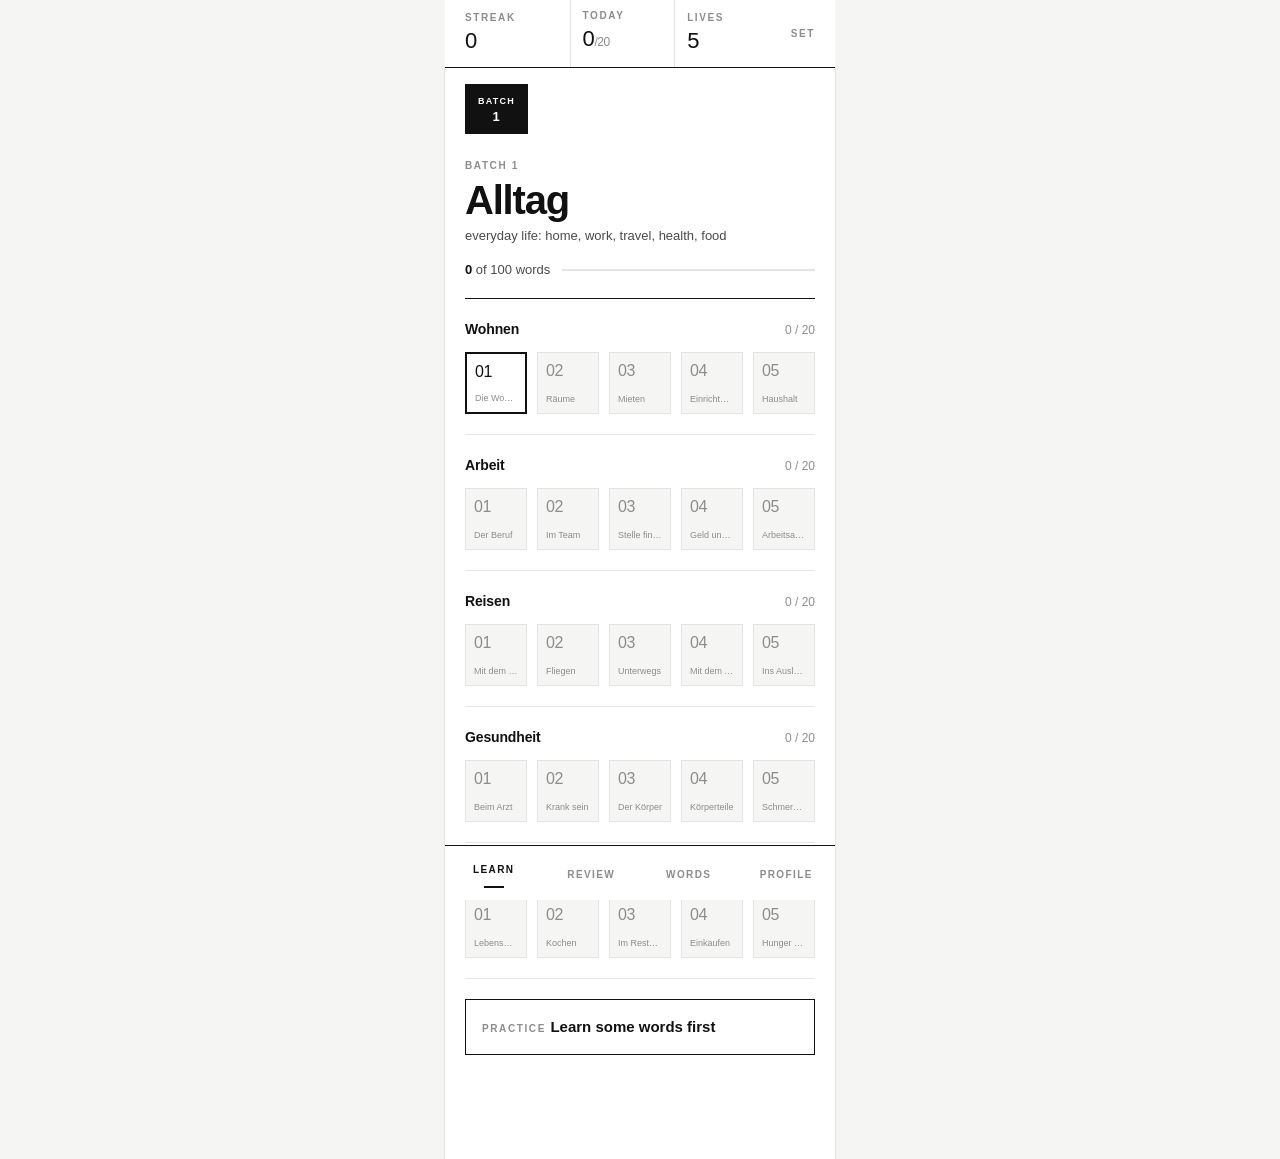
==== commit f3d884f0: "Deploy: Swiss redesign Co-Authored-By: Claude Opus 4.8 <noreply@anthropic.com>" ====
--- a/index.html
+++ b/index.html
@@ -3,7 +3,7 @@
 <head>
   <meta charset="utf-8">
   <meta name="viewport" content="width=device-width, initial-scale=1, viewport-fit=cover, maximum-scale=1">
-  <meta name="theme-color" content="#58cc02">
+  <meta name="theme-color" content="#111111">
   <meta name="apple-mobile-web-app-capable" content="yes">
   <meta name="mobile-web-app-capable" content="yes">
   <meta name="apple-mobile-web-app-title" content="Deutsch B1">
@@ -11,7 +11,7 @@
   <link rel="manifest" href="manifest.webmanifest">
   <link rel="icon" href="icon.svg" type="image/svg+xml">
   <link rel="apple-touch-icon" href="icon.svg">
-  <link rel="stylesheet" href="styles.css">
+  <link rel="stylesheet" href="styles.css?v=swiss1d">
 </head>
 <body data-view="home">
 
@@ -19,20 +19,15 @@
   <header id="hud" class="hud">
     <div class="hud-inner">
       <button id="hudStreak" class="hud-chip" type="button" title="Day streak">
-        <span class="chip-ico">🔥</span><strong id="streakCount">0</strong>
+        <span class="hud-k">Streak</span><span class="hud-v" id="streakCount">0</span>
       </button>
       <button id="hudGoal" class="hud-chip goal" type="button" title="Daily goal">
-        <svg class="goal-ring" viewBox="0 0 36 36" aria-hidden="true">
-          <circle class="goal-track" cx="18" cy="18" r="15.5"></circle>
-          <circle id="goalArc" class="goal-arc" cx="18" cy="18" r="15.5"></circle>
-        </svg>
-        <span class="chip-ico goal-bolt">⚡</span>
-        <strong id="goalText">0/20</strong>
+        <span class="hud-k">Today</span><span class="hud-v" id="goalText">0/20</span>
       </button>
-      <button id="hudHearts" class="hud-chip" type="button" title="Hearts">
-        <span class="chip-ico">❤️</span><strong id="heartCount">5</strong>
+      <button id="hudHearts" class="hud-chip" type="button" title="Lives">
+        <span class="hud-k">Lives</span><span class="hud-v" id="heartCount">5</span>
       </button>
-      <button id="openSettings" class="hud-icon" type="button" aria-label="Settings">⚙️</button>
+      <button id="openSettings" class="hud-icon" type="button" aria-label="Settings">Set</button>
     </div>
   </header>
 
@@ -40,14 +35,12 @@
   <main id="home" class="screen" aria-label="Learning path">
     <nav id="chapterTabs" class="chapter-tabs" aria-label="Chapters"></nav>
     <section class="chapter-hero" id="chapterHero">
-      <div class="hero-crest" id="heroCrest">1</div>
-      <div class="hero-text">
-        <p class="eyebrow">Kapitel <span id="heroNumber">1</span></p>
-        <h1 id="heroTitle">Neue Heimat</h1>
-        <p id="heroSummary" class="hero-summary"></p>
-      </div>
-      <div class="hero-crowns" id="heroCrowns" title="Crowns earned">
-        <span class="crown-ico">👑</span><strong id="heroCrownCount">0</strong>
+      <p class="eyebrow">Batch <span id="heroNumber">1</span></p>
+      <h1 id="heroTitle">Alltag</h1>
+      <p id="heroSummary" class="hero-summary"></p>
+      <div class="hero-meter">
+        <div class="n"><b id="heroLearned">0</b> of <span id="heroTotal">0</span> words</div>
+        <div class="track"><i id="heroTrack" style="width:0"></i></div>
       </div>
     </section>
     <div id="path" class="path" role="list"></div>
@@ -56,10 +49,10 @@
   <!-- ============ SESSION RUNNER ============ -->
   <section id="session" class="screen session" aria-label="Exercise" hidden>
     <div class="session-top">
-      <button id="quitSession" class="quit" type="button" aria-label="Quit session">✕</button>
+      <button id="quitSession" class="quit" type="button" aria-label="Quit session">Quit</button>
       <div class="sbar" role="progressbar" aria-label="Session progress"><span id="sbarFill"></span></div>
-      <div id="sessionHearts" class="session-hearts" aria-label="Hearts left">
-        <span>❤️</span><strong>5</strong>
+      <div id="sessionHearts" class="session-hearts" aria-label="Lives left">
+        <strong>5</strong>
       </div>
     </div>
     <div class="session-body">
@@ -84,10 +77,10 @@
 
   <!-- ============ BOTTOM NAV ============ -->
   <nav id="bottomNav" class="bottom-nav" aria-label="Main navigation">
-    <button class="nav-btn active" data-nav="home" type="button"><span>🏠</span>Learn</button>
-    <button class="nav-btn" data-nav="practice" type="button"><span>🏋️</span>Practice</button>
-    <button class="nav-btn" data-nav="bank" type="button"><span>📖</span>Words</button>
-    <button class="nav-btn" data-nav="settings" type="button"><span>⚙️</span>Profile</button>
+    <button class="nav-btn active" data-nav="home" type="button">Learn</button>
+    <button class="nav-btn" data-nav="practice" type="button">Review</button>
+    <button class="nav-btn" data-nav="bank" type="button">Words</button>
+    <button class="nav-btn" data-nav="settings" type="button">Profile</button>
   </nav>
 
   <!-- ============ SETTINGS MODAL ============ -->
@@ -95,8 +88,8 @@
     <div class="modal-scrim" data-close-settings></div>
     <div class="modal-card" role="dialog" aria-modal="true" aria-label="Settings">
       <div class="modal-head">
-        <h2>Profile &amp; Settings</h2>
-        <button class="modal-x" type="button" data-close-settings aria-label="Close">✕</button>
+        <h2>Profile and Settings</h2>
+        <button class="modal-x" type="button" data-close-settings aria-label="Close">Close</button>
       </div>
 
       <div class="stat-grid" id="profileStats"></div>
@@ -107,7 +100,7 @@
       </div>
 
       <div class="setting-block">
-        <h3>Sound &amp; speech</h3>
+        <h3>Sound and speech</h3>
         <label class="switch-row">
           <span>Sound effects</span>
           <input id="soundToggle" type="checkbox" checked>
@@ -146,7 +139,7 @@
 
   <canvas id="confetti" class="confetti" aria-hidden="true"></canvas>
 
-  <script src="app.js?v=b1batch1"></script>
+  <script src="app.js?v=swiss1d"></script>
   <script>
     if ("serviceWorker" in navigator) {
       window.addEventListener("load", () => navigator.serviceWorker.register("./sw.js").catch(() => {}));
--- a/styles.css
+++ b/styles.css
@@ -1,747 +1,473 @@
 /* ============================================================
-   Aspekte B2 · Vokabeln — Duolingo-style word trainer
-   ============================================================ */
-:root {
+   Deutsch B1 Vokabeln
+   Swiss system. Everything derives from a 4px base unit and a
+   10 column grid of 26px columns with 10px gutters inside a
+   20px margin, which totals a 350px measure at 390px width.
+   A lesson holds 5 sub-lessons, so a cell spans exactly 2 columns.
+   Nothing is placed by eye.
+   ============================================================ */
+:root{
   color-scheme: light;
-  --green: #58cc02;
-  --green-d: #58a700;
-  --green-bg: #d7ffb8;
-  --green-soft: #e8ffd2;
-  --blue: #1cb0f6;
-  --blue-d: #1899d6;
-  --blue-bg: #ddf4ff;
-  --purple: #ce82ff;
-  --purple-d: #a568cc;
-  --yellow: #ffc800;
-  --yellow-d: #e0a800;
-  --red: #ff4b4b;
-  --red-d: #ea2b2b;
-  --red-bg: #ffdfe0;
-  --orange: #ff9600;
-  --ink: #3c3c3c;
-  --ink-2: #4b4b4b;
-  --muted: #afafaf;
-  --muted-d: #777;
-  --line: #e5e5e5;
-  --line-2: #d0d0d0;
-  --paper: #ffffff;
-  --bg: #ffffff;
-  --shadow: 0 2px 0 rgba(0,0,0,.06);
-  --nav-h: 68px;
-  --hud-h: 60px;
-  --wrap: 480px;
-  font-family: "Nunito", ui-rounded, "SF Pro Rounded", "Baloo 2", system-ui,
-    -apple-system, "Segoe UI", "Helvetica Neue", sans-serif;
-  --font-w: 800;
-}
-
-* { box-sizing: border-box; -webkit-tap-highlight-color: transparent; }
-
-html, body { height: 100%; }
-
-body {
-  margin: 0;
-  color: var(--ink);
-  background: var(--bg);
-  font-weight: 600;
-  overscroll-behavior-y: none;
-  -webkit-font-smoothing: antialiased;
-}
-
-button, input, select { font: inherit; color: inherit; }
-h1, h2, h3, p { margin: 0; }
-strong { font-weight: 800; }
-[hidden] { display: none !important; }
-
-.eyebrow {
-  color: var(--muted-d);
-  font-size: .72rem;
-  font-weight: 800;
-  letter-spacing: .08em;
-  text-transform: uppercase;
-}
-
-/* ---------- App-wide 3D button feel ---------- */
-.btn-primary, .btn-secondary, .btn-danger, .option, .node, .choice-tile, .pill, .speak {
-  cursor: pointer;
-  border: none;
-  border-radius: 16px;
-  font-weight: 800;
-  transition: transform .06s ease, filter .12s ease, background .12s ease;
-}
-.btn-primary:active, .btn-secondary:active, .option:active, .choice-tile:active, .pill:active {
-  transform: translateY(2px);
-}
-button:disabled { cursor: default; }
-
-/* ============================================================
-   TOP HUD
-   ============================================================ */
-.hud {
-  position: sticky;
-  top: 0;
-  z-index: 30;
-  background: var(--bg);
-  border-bottom: 2px solid var(--line);
-  padding-top: env(safe-area-inset-top);
-}
-.hud-inner {
-  max-width: var(--wrap);
-  margin: 0 auto;
-  height: var(--hud-h);
-  display: flex;
-  align-items: center;
-  gap: 10px;
-  padding: 0 16px;
-}
-.hud-chip {
-  display: inline-flex;
-  align-items: center;
-  gap: 6px;
-  padding: 6px 12px;
-  border-radius: 999px;
-  background: transparent;
-  color: var(--ink);
-  font-size: 1.02rem;
-  border: none;
-}
-.hud-chip .chip-ico { font-size: 1.15rem; line-height: 1; }
-.hud-chip.goal { position: relative; padding-left: 4px; }
-.goal-ring { width: 34px; height: 34px; transform: rotate(-90deg); }
-.goal-track { fill: none; stroke: var(--line); stroke-width: 3.4; }
-.goal-arc {
-  fill: none; stroke: var(--yellow); stroke-width: 3.6; stroke-linecap: round;
-  stroke-dasharray: 97.4; stroke-dashoffset: 97.4;
-  transition: stroke-dashoffset .5s ease;
-}
-.goal-bolt {
-  position: absolute; left: 4px; top: 50%; transform: translateY(-50%);
-  width: 34px; text-align: center; font-size: .95rem; pointer-events: none;
-}
-#hudStreak strong { color: var(--orange); }
-#hudHearts strong { color: var(--red); }
-.hud-chip.spent strong { color: var(--muted); }
-.hud-icon {
-  margin-left: auto;
-  width: 42px; height: 42px;
-  border: none; border-radius: 12px;
-  background: transparent;
-  font-size: 1.35rem; cursor: pointer;
-}
-.hud-icon:active { transform: scale(.92); }
-
-/* ============================================================
-   SCREENS + BOTTOM NAV
-   ============================================================ */
-.screen {
-  max-width: var(--wrap);
-  margin: 0 auto;
-  padding: 16px 16px calc(var(--nav-h) + env(safe-area-inset-bottom) + 24px);
-}
-.bottom-nav {
-  position: fixed;
-  left: 0; right: 0; bottom: 0;
-  z-index: 30;
-  display: flex;
-  justify-content: center;
-  gap: 4px;
-  padding: 8px 8px calc(8px + env(safe-area-inset-bottom));
-  background: var(--bg);
-  border-top: 2px solid var(--line);
-}
-.nav-btn {
-  flex: 1 1 0;
-  max-width: 120px;
-  display: flex; flex-direction: column; align-items: center; gap: 2px;
-  padding: 6px 4px;
-  border: 2px solid transparent;
-  border-radius: 14px;
-  background: transparent;
-  color: var(--muted-d);
-  font-size: .72rem; font-weight: 800;
-  text-transform: uppercase; letter-spacing: .03em;
-  cursor: pointer;
-}
-.nav-btn span { font-size: 1.4rem; filter: grayscale(1) opacity(.6); }
-.nav-btn.active { border-color: var(--blue-bg); background: var(--blue-bg); color: var(--blue-d); }
-.nav-btn.active span { filter: none; }
-
-/* ============================================================
-   HOME · chapter tabs + hero + path
-   ============================================================ */
-.chapter-tabs {
-  display: flex;
-  gap: 8px;
-  overflow-x: auto;
-  padding: 4px 2px 10px;
-  scrollbar-width: none;
-}
-.chapter-tabs::-webkit-scrollbar { display: none; }
-.chapter-tab {
-  flex: 0 0 auto;
-  min-width: 62px;
-  padding: 8px 14px;
-  border: 2px solid var(--line);
-  border-bottom-width: 3px;
-  border-radius: 14px;
-  background: var(--paper);
-  color: var(--muted-d);
-  font-weight: 800;
-  cursor: pointer;
-  display: grid; gap: 1px; justify-items: center;
-}
-.chapter-tab small { font-size: .62rem; letter-spacing: .06em; text-transform: uppercase; }
-.chapter-tab b { font-size: 1.05rem; }
-.chapter-tab.active { border-color: var(--green-d); background: var(--green); color: #fff; }
-
-.chapter-hero {
-  display: grid;
-  grid-template-columns: auto 1fr auto;
-  align-items: center;
-  gap: 14px;
-  padding: 16px 18px;
-  margin: 4px 0 8px;
-  border-radius: 18px;
-  color: #fff;
-  background: linear-gradient(135deg, var(--green) 0%, #46b100 100%);
-  box-shadow: 0 6px 0 var(--green-d);
-}
-.hero-crest {
-  width: 48px; height: 48px; border-radius: 14px;
-  background: rgba(255,255,255,.22);
-  display: grid; place-items: center;
-  font-size: 1.5rem; font-weight: 900;
-}
-.hero-text { min-width: 0; }
-.hero-text h1 { font-size: 1.4rem; line-height: 1.05; font-weight: 800; }
-.hero-text .eyebrow { color: rgba(255,255,255,.85); }
-.hero-summary { font-size: .82rem; font-weight: 700; color: rgba(255,255,255,.9); margin-top: 2px; }
-.hero-crowns {
-  display: flex; flex-direction: column; align-items: center;
-  background: rgba(0,0,0,.14); border-radius: 12px; padding: 6px 10px;
-  font-weight: 900;
-}
-.hero-crowns .crown-ico { font-size: 1.1rem; }
-
-/* ---------- The winding path ---------- */
-.path {
-  display: flex;
-  flex-direction: column;
-  align-items: center;
-  gap: 10px;
-  padding: 20px 0 8px;
-}
-.path-row {
-  display: flex;
-  flex-direction: column;
-  align-items: center;
-  gap: 6px;
-  will-change: transform;
-}
-.node {
-  position: relative;
-  width: 78px; height: 68px;
-  border-radius: 50%;
-  background: var(--line);
-  box-shadow: 0 7px 0 var(--line-2);
-  display: grid; place-items: center;
-  border: none;
-}
-.node .node-face { font-size: 1.9rem; line-height: 1; filter: saturate(0) opacity(.55); }
-.node.started { background: var(--green); box-shadow: 0 7px 0 var(--green-d); }
-.node.started .node-face { filter: none; }
-.node.done { background: var(--yellow); box-shadow: 0 7px 0 var(--yellow-d); }
-.node.done .node-face { filter: none; }
-.node.review-node { background: var(--purple); box-shadow: 0 7px 0 var(--purple-d); }
-.node.review-node .node-face { filter: none; }
-.node:active { transform: translateY(4px); box-shadow: 0 3px 0 var(--line-2); }
-.node.started:active { box-shadow: 0 3px 0 var(--green-d); }
-.node.done:active { box-shadow: 0 3px 0 var(--yellow-d); }
-
-/* progress ring around node */
-.node-ring {
-  position: absolute;
-  inset: -8px;
-  border-radius: 50%;
-  background:
-    conic-gradient(var(--green) calc(var(--p,0) * 1%), transparent 0);
-  -webkit-mask: radial-gradient(farthest-side, transparent calc(100% - 5px), #000 calc(100% - 4px));
-          mask: radial-gradient(farthest-side, transparent calc(100% - 5px), #000 calc(100% - 4px));
-  pointer-events: none;
-}
-.node.done .node-ring { background: conic-gradient(#fff8 100%, transparent 0); }
-.node-crown {
-  position: absolute;
-  top: -12px; right: -6px;
-  background: #fff;
-  border: 2px solid var(--line);
-  border-radius: 999px;
-  padding: 1px 7px;
-  font-size: .74rem; font-weight: 900;
-  color: var(--yellow-d);
-  display: flex; align-items: center; gap: 2px;
-}
-.node.done .node-crown { border-color: var(--yellow-d); }
-.node-label {
-  font-size: .84rem; font-weight: 800; color: var(--ink-2);
-  text-align: center; max-width: 150px;
-}
-.node-sub { font-size: .68rem; font-weight: 700; color: var(--muted-d); }
-
-/* bobbing "start here" bubble on current node */
-.path-row.current .node { animation: bob 1.6s ease-in-out infinite; }
-.start-bubble {
-  position: relative;
-  margin-bottom: 2px;
-  background: var(--paper);
-  color: var(--green-d);
-  border: 2px solid var(--line);
-  border-bottom-width: 3px;
-  border-radius: 12px;
-  padding: 4px 12px;
-  font-size: .72rem; font-weight: 900;
-  letter-spacing: .05em; text-transform: uppercase;
-}
-.start-bubble::after {
-  content: ""; position: absolute; left: 50%; bottom: -8px;
-  transform: translateX(-50%);
-  border: 6px solid transparent; border-top-color: var(--paper);
-}
-@keyframes bob { 0%,100% { transform: translateY(0); } 50% { transform: translateY(-6px); } }
-
-/* ============================================================
-   SESSION RUNNER
-   ============================================================ */
-.session {
-  max-width: none;
-  min-height: 100dvh;
-  margin: 0;
-  padding: 0;
-  display: flex;
-  flex-direction: column;
-  background: var(--bg);
-}
-.session-top {
-  display: flex;
-  align-items: center;
-  gap: 14px;
-  max-width: 640px; width: 100%;
-  margin: 0 auto;
-  padding: calc(env(safe-area-inset-top) + 12px) 16px 8px;
-}
-.quit {
-  border: none; background: transparent;
-  font-size: 1.5rem; color: var(--muted);
-  cursor: pointer; line-height: 1; padding: 2px 4px;
-}
-.quit:active { transform: scale(.9); }
-.sbar {
-  flex: 1;
-  height: 16px;
-  background: var(--line);
-  border-radius: 999px;
-  overflow: hidden;
-}
-.sbar span {
-  display: block; height: 100%; width: 0;
-  border-radius: 999px;
-  background: var(--green);
-  box-shadow: inset 0 -4px 0 rgba(0,0,0,.08), inset 0 4px 0 rgba(255,255,255,.35);
-  transition: width .35s cubic-bezier(.2,.8,.2,1);
-}
-.session-hearts {
-  display: inline-flex; align-items: center; gap: 4px;
-  color: var(--red); font-weight: 900; font-size: 1.05rem;
-}
-.session-hearts.low { animation: heartbeat .5s ease; }
-@keyframes heartbeat { 0%,100% { transform: scale(1); } 40% { transform: scale(1.25); } }
-
-.session-body {
-  flex: 1;
-  overflow-y: auto;
-  width: 100%;
-  display: flex;
-  justify-content: center;
-}
-.stage {
-  max-width: 640px; width: 100%;
-  padding: 16px 18px 24px;
-  display: flex;
-  flex-direction: column;
-  gap: 18px;
-}
-.q-title {
-  font-size: 1.55rem; font-weight: 800; line-height: 1.1;
-}
-.q-sub { color: var(--muted-d); font-weight: 700; font-size: .92rem; margin-top: 2px; }
-
-/* prompt block */
-.prompt-box {
-  display: flex; align-items: center; gap: 14px;
-  padding: 4px 0;
-}
-.prompt-speaker {
-  flex: 0 0 auto;
-  width: 66px; height: 66px;
-  border-radius: 16px;
-  border: 2px solid var(--blue); border-bottom-width: 4px;
-  background: var(--blue);
-  color: #fff; font-size: 1.7rem;
-  display: grid; place-items: center; cursor: pointer;
-}
-.prompt-speaker.big { width: 92px; height: 92px; font-size: 2.4rem; border-radius: 20px; }
-.prompt-speaker:active { transform: translateY(2px); border-bottom-width: 2px; }
-.prompt-bubble {
-  position: relative;
-  padding: 16px 18px;
-  border: 2px solid var(--line);
-  border-radius: 16px;
-  font-size: 1.5rem; font-weight: 800; line-height: 1.2;
-  overflow-wrap: anywhere;
-}
-.prompt-box .prompt-bubble { flex: 1; }
-.prompt-bubble.center { text-align: center; }
-.prompt-cloze { font-size: 1.3rem; line-height: 1.5; font-weight: 700; }
-.prompt-cloze .gap { color: var(--blue-d); font-weight: 900; }
-.prompt-hint { color: var(--muted-d); font-weight: 700; font-size: .95rem; }
-
-/* option list (choose meaning / word) */
-.options { display: grid; gap: 12px; }
-.option {
-  min-height: 60px;
-  padding: 14px 18px;
-  border: 2px solid var(--line);
-  border-bottom-width: 4px;
-  border-radius: 16px;
-  background: var(--paper);
-  color: var(--ink);
-  font-size: 1.08rem; font-weight: 700;
-  text-align: left;
-  display: flex; align-items: center; gap: 12px;
-}
-.option .kbd {
-  flex: 0 0 auto;
-  width: 26px; height: 26px;
-  border: 2px solid var(--line); border-radius: 8px;
-  display: grid; place-items: center;
-  font-size: .8rem; font-weight: 900; color: var(--muted-d);
-}
-.option:hover { background: var(--blue-bg); }
-.option.selected { border-color: var(--blue); background: var(--blue-bg); color: var(--blue-d); }
-.option.selected .kbd { border-color: var(--blue); color: var(--blue-d); }
-.option.correct { border-color: var(--green-d); background: var(--green-soft); color: var(--green-d); }
-.option.wrong { border-color: var(--red-d); background: var(--red-bg); color: var(--red-d); }
-.option:disabled { cursor: default; }
-
-/* text input answers */
-.answer-input {
-  width: 100%;
-  min-height: 62px;
-  padding: 16px 18px;
-  border: 2px solid var(--line);
-  border-bottom-width: 4px;
-  border-radius: 16px;
-  background: var(--paper);
-  font-size: 1.2rem; font-weight: 700;
-}
-.answer-input:focus { outline: none; border-color: var(--blue); }
-.answer-input.correct { border-color: var(--green-d); background: var(--green-soft); }
-.answer-input.wrong { border-color: var(--red-d); background: var(--red-bg); }
-.input-hint {
-  margin-top: 4px; font-size: .82rem; color: var(--muted-d); font-weight: 700;
-  display: flex; gap: 10px; flex-wrap: wrap;
-}
-.ghost-letter {
-  border: none; background: var(--line); color: var(--ink-2);
-  border-radius: 8px; padding: 4px 8px; font-weight: 800; cursor: pointer;
-}
-
-/* teach / new-word card */
-.teach {
-  display: flex; flex-direction: column; align-items: center; gap: 14px;
-  text-align: center;
-  padding: 8px 4px;
-}
-.teach-badge {
-  font-size: .72rem; font-weight: 900; letter-spacing: .08em; text-transform: uppercase;
-  color: var(--blue-d); background: var(--blue-bg);
-  padding: 5px 12px; border-radius: 999px;
-}
-.teach-badge.focus { color: var(--purple-d); background: #f4e8ff; }
-.teach-term { font-size: 2.3rem; font-weight: 900; line-height: 1.05; overflow-wrap: anywhere; }
-.teach-trans { font-size: 1.3rem; font-weight: 800; color: var(--green-d); }
-.teach-form { font-size: .95rem; font-weight: 700; color: var(--muted-d); }
-.teach-speak {
-  display: inline-flex; align-items: center; gap: 8px;
-  padding: 10px 18px; border-radius: 14px;
-  border: 2px solid var(--blue); border-bottom-width: 4px;
-  background: var(--blue-bg); color: var(--blue-d); font-weight: 800; cursor: pointer;
-}
-.teach-speak:active { transform: translateY(2px); border-bottom-width: 2px; }
-.teach-examples { display: grid; gap: 10px; width: 100%; margin-top: 4px; }
-.ex-card {
-  text-align: left;
-  padding: 14px 16px;
-  border: 2px solid var(--line);
-  border-radius: 14px;
-  background: var(--paper);
-  cursor: pointer;
-}
-.ex-de { font-weight: 800; line-height: 1.4; }
-.ex-de .hl { color: var(--blue-d); }
-.ex-en { color: var(--muted-d); font-weight: 700; font-size: .9rem; margin-top: 3px; }
-.ex-card .ex-play { float: right; font-size: 1.1rem; }
-
-/* ---------- Feedback sheet ---------- */
-.feedback-sheet {
-  position: sticky; bottom: 0;
-  transform: translateY(110%);
-  transition: transform .28s cubic-bezier(.2,.8,.2,1);
-  padding: 18px 18px calc(16px + env(safe-area-inset-bottom));
-  border-top-left-radius: 20px; border-top-right-radius: 20px;
-}
-.feedback-sheet.show { transform: translateY(0); }
-.feedback-sheet.correct { background: var(--green-soft); }
-.feedback-sheet.wrong { background: var(--red-bg); }
-.fb-inner { max-width: 640px; margin: 0 auto; display: flex; flex-direction: column; gap: 8px; }
-.fb-head { display: flex; align-items: center; gap: 10px; font-size: 1.25rem; font-weight: 900; }
-.feedback-sheet.correct .fb-head { color: var(--green-d); }
-.feedback-sheet.wrong .fb-head { color: var(--red-d); }
-.fb-mark {
-  width: 34px; height: 34px; border-radius: 50%;
-  display: grid; place-items: center; font-size: 1.1rem;
-  background: #fff;
-}
-.fb-body { font-weight: 700; line-height: 1.4; }
-.fb-body b { font-weight: 900; }
-.fb-ex { font-size: .9rem; color: var(--ink-2); font-weight: 700; }
-.fb-ex .en { color: var(--muted-d); }
-.fb-speak {
-  align-self: flex-start;
-  margin-top: 2px;
-  display: inline-flex; align-items: center; gap: 6px;
-  background: #fff; border: 2px solid rgba(0,0,0,.08);
-  border-radius: 10px; padding: 6px 12px; font-weight: 800; cursor: pointer; font-size: .85rem;
-}
-
-/* ---------- Session foot button ---------- */
-.session-foot {
-  border-top: 2px solid var(--line);
-  padding: 14px 18px calc(16px + env(safe-area-inset-bottom));
-  display: flex; justify-content: center;
-  background: var(--bg);
-}
-.btn-primary {
-  max-width: 640px; width: 100%;
-  min-height: 56px;
-  border-radius: 16px;
-  background: var(--green);
-  color: #fff;
-  font-size: 1.05rem; font-weight: 900;
-  letter-spacing: .04em; text-transform: uppercase;
-  box-shadow: 0 5px 0 var(--green-d);
-}
-.btn-primary:active { transform: translateY(4px); box-shadow: 0 1px 0 var(--green-d); }
-.btn-primary.skip { background: var(--line); color: var(--muted-d); box-shadow: 0 5px 0 var(--line-2); }
-.btn-primary.go-correct { background: var(--green); box-shadow: 0 5px 0 var(--green-d); }
-.btn-primary.go-wrong { background: var(--red); box-shadow: 0 5px 0 var(--red-d); }
-.btn-primary.go-wrong:active { box-shadow: 0 1px 0 var(--red-d); }
-.btn-primary:disabled { background: var(--line); color: #fff; box-shadow: 0 5px 0 var(--line-2); opacity: .8; }
-
-.shake { animation: shake .4s ease; }
-@keyframes shake {
-  0%,100% { transform: translateX(0); }
-  20% { transform: translateX(-8px); } 40% { transform: translateX(7px); }
-  60% { transform: translateX(-5px); } 80% { transform: translateX(4px); }
-}
-
-/* ---------- Session result screens ---------- */
-.result {
-  flex: 1;
-  display: flex; flex-direction: column; align-items: center; justify-content: center;
-  gap: 18px; text-align: center;
-  padding: 24px;
-}
-.result-emoji { font-size: 4.5rem; animation: pop .4s cubic-bezier(.2,1.4,.4,1); }
-@keyframes pop { 0% { transform: scale(0); } 100% { transform: scale(1); } }
-.result h2 { font-size: 1.9rem; font-weight: 900; }
-.result .result-sub { color: var(--muted-d); font-weight: 700; max-width: 30ch; }
-.result-stats { display: flex; gap: 12px; flex-wrap: wrap; justify-content: center; }
-.result-stat {
-  min-width: 92px;
-  border: 3px solid var(--yellow); border-radius: 16px;
-  overflow: hidden;
-}
-.result-stat.blue { border-color: var(--blue); }
-.result-stat.red { border-color: var(--red); }
-.result-stat .rs-label {
-  background: var(--yellow); color: #fff;
-  font-size: .68rem; font-weight: 900; letter-spacing: .05em; text-transform: uppercase;
-  padding: 3px;
-}
-.result-stat.blue .rs-label { background: var(--blue); }
-.result-stat.red .rs-label { background: var(--red); }
-.result-stat .rs-value { padding: 8px; font-size: 1.35rem; font-weight: 900; }
-.result-stat.yellow .rs-value { color: var(--yellow-d); }
-.result-stat.blue .rs-value { color: var(--blue-d); }
-.result-stat.red .rs-value { color: var(--red-d); }
-.crown-pop { font-size: 1.05rem; font-weight: 900; color: var(--yellow-d); }
-
-/* ============================================================
-   WORDS / BANK
-   ============================================================ */
-.bank-top { display: grid; gap: 10px; padding-bottom: 6px; }
-.bank-title { font-size: 1.6rem; font-weight: 900; }
-.bank-meta { color: var(--muted-d); font-weight: 700; font-size: .9rem; }
-.search {
-  width: 100%; min-height: 48px;
-  padding: 12px 16px;
-  border: 2px solid var(--line); border-radius: 14px;
-  background: var(--paper); font-weight: 700;
-}
-.search:focus { outline: none; border-color: var(--blue); }
-.bank-chips { display: flex; gap: 8px; overflow-x: auto; padding-bottom: 4px; scrollbar-width: none; }
-.bank-chips::-webkit-scrollbar { display: none; }
-.filter-chip {
-  flex: 0 0 auto;
-  padding: 6px 14px; border-radius: 999px;
-  border: 2px solid var(--line); background: var(--paper);
-  color: var(--muted-d); font-weight: 800; font-size: .82rem; cursor: pointer;
-}
-.filter-chip.active { border-color: var(--blue); background: var(--blue-bg); color: var(--blue-d); }
-
-.word-list { display: grid; gap: 10px; margin-top: 10px; }
-.word-item {
-  display: grid;
-  grid-template-columns: auto 1fr auto;
-  gap: 12px; align-items: start;
-  padding: 14px 16px;
-  border: 2px solid var(--line);
-  border-radius: 16px;
-  background: var(--paper);
-}
-.word-crowns {
-  display: grid; place-items: center;
-  width: 44px;
-  padding-top: 2px;
-  font-size: .74rem; font-weight: 900; color: var(--yellow-d);
-}
-.word-crowns .crn { font-size: 1.2rem; line-height: 1; }
-.word-crowns .crn.empty { filter: grayscale(1) opacity(.35); }
-.word-main { min-width: 0; }
-.word-main h3 { font-size: 1.12rem; font-weight: 800; overflow-wrap: anywhere; }
-.word-main .w-meta { font-size: .74rem; color: var(--muted-d); font-weight: 800; text-transform: uppercase; letter-spacing: .03em; margin: 1px 0 3px; }
-.word-main .w-trans { font-weight: 800; color: var(--ink-2); }
-.word-main .w-ex { font-size: .86rem; color: var(--muted-d); font-weight: 600; margin-top: 4px; line-height: 1.4; }
-.word-main .w-ex .en { display: block; opacity: .8; }
-.speak {
-  flex: 0 0 auto;
-  width: 42px; height: 42px; border-radius: 12px;
-  border: 2px solid var(--blue-bg); background: var(--blue-bg);
-  color: var(--blue-d); font-size: 1.1rem; cursor: pointer;
-}
-.speak:active { transform: scale(.9); }
-
-/* ============================================================
-   SETTINGS MODAL
-   ============================================================ */
-.modal { position: fixed; inset: 0; z-index: 60; display: grid; place-items: end center; }
-.modal-scrim { position: absolute; inset: 0; background: rgba(0,0,0,.4); }
-.modal-card {
-  position: relative;
-  width: 100%; max-width: var(--wrap);
-  max-height: 92dvh; overflow-y: auto;
-  background: var(--bg);
-  border-top-left-radius: 24px; border-top-right-radius: 24px;
-  padding: 20px 18px calc(24px + env(safe-area-inset-bottom));
-  display: grid; gap: 18px;
-  animation: sheetUp .28s cubic-bezier(.2,.8,.2,1);
-}
-@keyframes sheetUp { from { transform: translateY(30px); opacity: .5; } to { transform: translateY(0); opacity: 1; } }
-.modal-head { display: flex; align-items: center; justify-content: space-between; }
-.modal-head h2 { font-size: 1.3rem; font-weight: 900; }
-.modal-x { border: none; background: var(--line); width: 34px; height: 34px; border-radius: 50%; font-size: 1rem; cursor: pointer; color: var(--muted-d); }
-.stat-grid { display: grid; grid-template-columns: repeat(2, 1fr); gap: 10px; }
-.stat-tile {
-  border: 2px solid var(--line); border-radius: 14px; padding: 12px 14px;
-  display: flex; align-items: center; gap: 10px;
-}
-.stat-tile .st-ico { font-size: 1.5rem; }
-.stat-tile .st-val { font-size: 1.3rem; font-weight: 900; }
-.stat-tile .st-lbl { font-size: .72rem; color: var(--muted-d); font-weight: 800; text-transform: uppercase; letter-spacing: .03em; }
-.setting-block { display: grid; gap: 10px; }
-.setting-block h3 { font-size: .82rem; font-weight: 900; color: var(--muted-d); text-transform: uppercase; letter-spacing: .05em; }
-.pill-row { display: flex; gap: 8px; flex-wrap: wrap; }
-.pill {
-  padding: 8px 16px; border-radius: 999px;
-  border: 2px solid var(--line); border-bottom-width: 3px;
-  background: var(--paper); font-weight: 800; cursor: pointer;
-}
-.pill.active { border-color: var(--yellow-d); background: var(--yellow); color: #fff; }
-.switch-row {
-  display: flex; align-items: center; justify-content: space-between; gap: 12px;
-  font-weight: 700;
-}
-.switch-row em { color: var(--muted-d); font-style: normal; font-weight: 600; font-size: .82rem; }
-.switch-row input { width: 20px; height: 20px; accent-color: var(--green); }
-.field { display: grid; gap: 6px; font-weight: 700; }
-.field span { font-size: .9rem; }
-.field select {
-  min-height: 46px; padding: 10px 12px;
-  border: 2px solid var(--line); border-radius: 12px; background: var(--paper); font-weight: 700;
-}
-.voice-status { font-size: .8rem; color: var(--muted-d); font-weight: 700; }
-.btn-danger {
-  min-height: 50px; border-radius: 14px;
-  border: 2px solid var(--red); background: #fff; color: var(--red);
-  font-weight: 900; text-transform: uppercase; letter-spacing: .04em; cursor: pointer;
-}
-.btn-danger:active { transform: translateY(2px); }
-.app-credit { text-align: center; color: var(--muted); font-size: .78rem; font-weight: 700; }
-
-/* ============================================================
-   CONFETTI
-   ============================================================ */
-.confetti {
-  position: fixed; inset: 0; z-index: 55;
-  width: 100%; height: 100%;
-  pointer-events: none;
-}
-
-/* ============================================================
-   RESPONSIVE — widen on desktop
-   ============================================================ */
-@media (min-width: 720px) {
-  :root { --wrap: 600px; }
-  .node { width: 88px; height: 76px; }
-  .node .node-face { font-size: 2.1rem; }
-}
-@media (prefers-reduced-motion: reduce) {
-  *, *::before, *::after { animation-duration: .001ms !important; transition-duration: .05ms !important; }
-}
-
-/* lesson heading inside the path, groups sub-lessons into a lesson */
-.lesson-head {
-  display: flex;
-  align-items: center;
-  justify-content: space-between;
-  gap: 12px;
-  width: min(100%, 340px);
-  margin: 26px auto 6px;
-  padding: 10px 16px;
-  background: var(--card, #fff);
-  border: 2px solid var(--line, #e5e5e5);
-  border-radius: 14px;
-}
-.lesson-head .lh-title {
-  font-weight: 800;
-  font-size: 0.95rem;
-  letter-spacing: 0.02em;
-  text-transform: uppercase;
-  color: var(--text, #3c3c3c);
-}
-.lesson-head .lh-count {
-  font-weight: 700;
-  font-size: 0.85rem;
-  color: var(--muted, #999);
-}
+
+  --u:4px;
+  --margin:20px;
+  --col:26px;
+  --gut:10px;
+  --wrap:390px;
+
+  --ink:#111111;
+  --ink-2:#4A4A4A;
+  --muted:#8C8C8C;
+  --hair:#E4E4E4;
+  --hair-2:#C6C6C6;
+  --paper:#FFFFFF;
+  --wash:#F5F5F3;
+
+  /* colour carries grammatical gender, nothing else */
+  --der:#1B4B8F;
+  --die:#B3122A;
+  --das:#2B2B2B;
+
+  --ok:#126B3F;
+  --no:#B3122A;
+
+  /* pendulum: a pivot above, so every swing pairs rotation with travel */
+  --swing:cubic-bezier(.22,.98,.30,1.06);
+  --swing-soft:cubic-bezier(.25,.9,.28,1.02);
+  --t-fast:260ms;
+  --t-base:420ms;
+  --t-slow:620ms;
+
+  --nav-h:56px;
+
+  font-family:"Helvetica Neue",Helvetica,Arial,system-ui,sans-serif;
+}
+
+*{box-sizing:border-box;-webkit-tap-highlight-color:transparent}
+/* class based display rules must never defeat the hidden attribute */
+[hidden]{display:none !important}
+html,body{height:100%}
+body{
+  margin:0;
+  color:var(--ink);
+  background:var(--wash);
+  font-variant-numeric:tabular-nums;
+  font-feature-settings:"tnum" 1,"kern" 1;
+  -webkit-font-smoothing:antialiased;
+  line-height:1.4;
+  overscroll-behavior-y:none;
+}
+button,input,select{font:inherit;color:inherit}
+h1,h2,h3,p{margin:0}
+
+/* ============================================================
+   Shell
+   ============================================================ */
+.screen{
+  max-width:var(--wrap);
+  margin:0 auto;
+  padding:0 var(--margin);
+  background:var(--paper);
+  min-height:100%;
+}
+#home,#bank{padding-bottom:calc(var(--nav-h) + var(--u)*8)}
+
+/* ============================================================
+   HUD, three equal columns of figures
+   ============================================================ */
+.hud{
+  position:sticky;top:0;z-index:20;
+  background:var(--paper);
+  max-width:var(--wrap);margin:0 auto;
+  border-bottom:1px solid var(--ink);
+}
+.hud-inner{
+  display:grid;grid-template-columns:1fr 1fr 1fr auto;
+  padding:0 var(--margin);
+}
+.hud-chip{
+  border:0;background:none;padding:calc(var(--u)*2) 0 calc(var(--u)*3);
+  text-align:left;cursor:pointer;display:block;
+}
+.hud-chip + .hud-chip{border-left:1px solid var(--hair);padding-left:calc(var(--u)*3)}
+.hud-k{display:block;font-size:10px;line-height:16px;letter-spacing:.16em;text-transform:uppercase;color:var(--muted);font-weight:600}
+.hud-v{display:block;font-size:22px;line-height:26px;font-weight:500;letter-spacing:-.02em;margin-top:2px}
+.hud-v small{font-size:12px;color:var(--muted);font-weight:400}
+.hud-icon{
+  border:0;background:none;cursor:pointer;padding:0 0 0 calc(var(--u)*3);
+  font-size:10px;letter-spacing:.16em;text-transform:uppercase;font-weight:600;color:var(--muted);
+  align-self:center;
+}
+.hud-icon:hover{color:var(--ink)}
+
+/* ============================================================
+   Chapter tabs
+   ============================================================ */
+.chapter-tabs{
+  display:flex;gap:calc(var(--u)*2);overflow-x:auto;
+  padding:calc(var(--u)*4) 0 0;scrollbar-width:none;
+}
+.chapter-tabs::-webkit-scrollbar{display:none}
+.chapter-tab{
+  flex:0 0 auto;border:1px solid var(--hair-2);background:var(--paper);
+  padding:calc(var(--u)*2) calc(var(--u)*3);cursor:pointer;
+  font-size:11px;line-height:16px;letter-spacing:.1em;text-transform:uppercase;font-weight:600;color:var(--muted);
+  transition:transform var(--t-fast) var(--swing);
+}
+.chapter-tab:active{transform:scale(.96)}
+.chapter-tab.active{background:var(--ink);border-color:var(--ink);color:var(--paper)}
+.chapter-tab small{display:block;font-size:9px;letter-spacing:.14em}
+.chapter-tab b{font-size:13px;font-weight:600}
+
+/* ============================================================
+   Chapter head
+   ============================================================ */
+.chapter-hero{padding:calc(var(--u)*6) 0 calc(var(--u)*5);border-bottom:1px solid var(--ink)}
+.hero-crest{display:none}
+.eyebrow{font-size:10px;line-height:16px;letter-spacing:.16em;text-transform:uppercase;color:var(--muted);font-weight:600}
+.chapter-hero h1{font-size:40px;line-height:44px;font-weight:600;letter-spacing:-.03em;margin-top:calc(var(--u)*1)}
+.hero-summary{font-size:13px;line-height:20px;color:var(--ink-2);margin-top:calc(var(--u)*1)}
+.hero-crowns{display:none}
+.hero-meter{display:grid;grid-template-columns:auto 1fr;gap:calc(var(--u)*3);align-items:center;margin-top:calc(var(--u)*4)}
+.hero-meter .n{font-size:13px;line-height:16px;color:var(--ink-2)}
+.hero-meter .n b{font-weight:600;color:var(--ink)}
+.hero-meter .track{height:2px;background:var(--hair)}
+.hero-meter .track i{display:block;height:2px;background:var(--ink);transition:width var(--t-base) var(--swing-soft)}
+
+/* ============================================================
+   Lesson index. Replaces the winding path.
+   ============================================================ */
+.path{padding-bottom:calc(var(--u)*4)}
+.lesson-head{
+  display:grid;grid-template-columns:1fr auto;align-items:baseline;
+  padding:calc(var(--u)*5) 0 calc(var(--u)*3);
+}
+.lesson-head .lh-title{font-size:14px;line-height:20px;font-weight:600;letter-spacing:-.01em}
+.lesson-head .lh-count{font-size:12px;line-height:20px;color:var(--muted)}
+.lesson-group{
+  display:grid;
+  grid-template-columns:repeat(5,calc(var(--col)*2 + var(--gut)));
+  gap:var(--gut);
+  padding-bottom:calc(var(--u)*5);border-bottom:1px solid var(--hair);
+}
+.node{
+  aspect-ratio:1;border:1px solid var(--hair-2);background:var(--paper);
+  display:grid;grid-template-rows:1fr auto;padding:calc(var(--u)*2);
+  cursor:pointer;text-align:left;
+  transition:transform var(--t-fast) var(--swing);
+}
+.node:active{transform:scale(.94)}
+.node .node-n{font-size:16px;line-height:20px;font-weight:500;letter-spacing:-.02em}
+.node .node-t{font-size:9px;line-height:12px;color:var(--muted);overflow:hidden;text-overflow:ellipsis;white-space:nowrap}
+.node.done{background:var(--ink);border-color:var(--ink)}
+.node.done .node-n,.node.done .node-t{color:var(--paper)}
+.node.current{border:2px solid var(--ink)}
+.node.locked{background:var(--wash);border-color:var(--hair)}
+.node.locked .node-n{color:var(--muted)}
+.review-row{padding:calc(var(--u)*5) 0 0}
+.review-node{
+  width:100%;border:1px solid var(--ink);background:var(--paper);
+  display:block;padding:calc(var(--u)*4);cursor:pointer;text-align:left;
+  transition:transform var(--t-fast) var(--swing);
+}
+.review-node:active{transform:scale(.98)}
+.review-node .rn-k{font-size:10px;line-height:16px;letter-spacing:.16em;text-transform:uppercase;color:var(--muted);font-weight:600}
+.review-node .rn-t{font-size:15px;line-height:20px;font-weight:600;margin-top:2px}
+
+/* ============================================================
+   Session
+   ============================================================ */
+.session{display:flex;flex-direction:column;min-height:100%;padding:0}
+.session-top{
+  display:grid;grid-template-columns:auto 1fr auto;gap:calc(var(--u)*3);align-items:center;
+  padding:calc(var(--u)*3) var(--margin);border-bottom:1px solid var(--hair);
+}
+.quit{
+  border:0;background:none;cursor:pointer;padding:0;
+  font-size:10px;letter-spacing:.16em;text-transform:uppercase;font-weight:600;color:var(--muted);
+}
+.quit:hover{color:var(--ink)}
+.sbar{height:2px;background:var(--hair)}
+.sbar span{display:block;height:2px;background:var(--ink);width:0;transition:width var(--t-base) var(--swing-soft)}
+.session-hearts{font-size:11px;line-height:16px;letter-spacing:.1em;text-transform:uppercase;font-weight:600;color:var(--muted)}
+.session-hearts strong{color:var(--ink)}
+.session-body{flex:1;padding:0 var(--margin)}
+.session-foot{padding:calc(var(--u)*4) var(--margin) calc(var(--u)*6)}
+
+/* the stage swings, pivot far above so rotation stays subtle */
+.stage{transform-origin:50% -320px;will-change:transform,opacity}
+
+/* ---- teach ---- */
+.teach{padding-top:calc(var(--u)*6)}
+.teach-badge{
+  display:inline-block;font-size:10px;line-height:16px;letter-spacing:.16em;text-transform:uppercase;
+  font-weight:600;color:var(--paper);background:var(--das);padding:0 calc(var(--u)*2);
+}
+.teach-badge.g-der{background:var(--der)}
+.teach-badge.g-die{background:var(--die)}
+.teach-badge.g-das{background:var(--das)}
+.teach-term{font-size:36px;line-height:40px;font-weight:600;letter-spacing:-.03em;margin-top:calc(var(--u)*4)}
+.teach-term .art{color:var(--muted);font-weight:400}
+.teach-trans{font-size:16px;line-height:24px;margin-top:calc(var(--u)*1)}
+.teach-form{font-size:12px;line-height:16px;color:var(--muted);margin-top:calc(var(--u)*1);padding-bottom:calc(var(--u)*4);border-bottom:1px solid var(--hair)}
+.teach-speak{
+  border:1px solid var(--ink);background:var(--paper);width:100%;cursor:pointer;
+  padding:calc(var(--u)*3);margin-top:calc(var(--u)*4);
+  font-size:11px;line-height:16px;letter-spacing:.14em;text-transform:uppercase;font-weight:600;
+  transition:transform var(--t-fast) var(--swing);
+}
+.teach-speak:active{transform:scale(.97)}
+.teach-examples{padding-top:calc(var(--u)*4)}
+.ex-card{padding:calc(var(--u)*3) 0;border-bottom:1px solid var(--hair);cursor:pointer}
+.ex-card:last-child{border-bottom:0}
+.ex-de{font-size:15px;line-height:22px}
+.ex-en{font-size:13px;line-height:20px;color:var(--ink-2);margin-top:2px}
+.ex-play{display:none}
+
+/* ---- question ---- */
+.q-title{font-size:10px;line-height:16px;letter-spacing:.16em;text-transform:uppercase;color:var(--muted);font-weight:600;padding-top:calc(var(--u)*5)}
+.q-sub{font-size:12px;line-height:16px;color:var(--muted);margin-top:2px}
+.prompt-bubble,.prompt-box{
+  font-size:28px;line-height:32px;font-weight:600;letter-spacing:-.025em;
+  padding:calc(var(--u)*3) 0 calc(var(--u)*5);border-bottom:1px solid var(--ink);
+}
+.prompt-bubble .art{color:var(--muted);font-weight:400}
+.prompt-cloze{font-size:20px;line-height:30px;font-weight:400;letter-spacing:0;border-bottom:0;padding-bottom:calc(var(--u)*4)}
+.prompt-cloze .gap{display:inline-block;width:80px;border-bottom:2px solid var(--ink);vertical-align:-2px}
+.prompt-box{display:grid;grid-template-columns:1fr auto;gap:calc(var(--u)*3);align-items:end}
+.prompt-hint{font-size:12px;line-height:16px;color:var(--muted);font-weight:400;letter-spacing:0}
+.prompt-speaker{
+  border:1px solid var(--ink);background:var(--paper);cursor:pointer;
+  padding:calc(var(--u)*2) calc(var(--u)*3);align-self:center;
+  font-size:10px;line-height:16px;letter-spacing:.14em;text-transform:uppercase;font-weight:600;
+}
+.prompt-speaker.big{padding:calc(var(--u)*3) calc(var(--u)*4)}
+
+.option{
+  display:grid;grid-template-columns:calc(var(--u)*5) 1fr;gap:calc(var(--u)*3);align-items:baseline;
+  width:100%;text-align:left;padding:calc(var(--u)*4) 0;
+  border:0;border-bottom:1px solid var(--hair);background:none;cursor:pointer;
+  font-size:15px;line-height:20px;
+  transition:background var(--t-fast) linear,transform var(--t-fast) var(--swing);
+}
+.option .kbd{font-size:11px;line-height:20px;color:var(--muted)}
+.option.selected{background:var(--wash)}
+.option:active{transform:translateX(2px)}
+.option.correct{color:var(--ok);font-weight:600}
+.option.wrong{color:var(--no);text-decoration:line-through;text-decoration-thickness:1px}
+.option[disabled]{cursor:default}
+.option .g-der{color:var(--der);font-weight:600}
+.option .g-die{color:var(--die);font-weight:600}
+.option .g-das{color:var(--das);font-weight:600}
+
+.answer-input{
+  width:100%;padding:calc(var(--u)*3) 0;background:none;
+  border:0;border-bottom:1px solid var(--hair-2);
+  font-size:17px;line-height:24px;
+}
+.answer-input:focus{outline:0;border-bottom-color:var(--ink)}
+.answer-input.correct{border-bottom-color:var(--ok);color:var(--ok)}
+.answer-input.wrong{border-bottom-color:var(--no);color:var(--no)}
+.input-hint{font-size:12px;line-height:16px;color:var(--muted);margin-top:calc(var(--u)*1)}
+
+/* ---- primary button ---- */
+.btn-primary{
+  display:block;width:100%;border:0;background:var(--ink);color:var(--paper);cursor:pointer;
+  padding:calc(var(--u)*4);
+  font-size:12px;line-height:16px;letter-spacing:.14em;text-transform:uppercase;font-weight:600;
+  transition:transform var(--t-fast) var(--swing),opacity var(--t-fast) linear;
+}
+.btn-primary:active{transform:scale(.97)}
+.btn-primary[disabled]{opacity:.28;cursor:default}
+.btn-primary.go-correct{background:var(--ok)}
+.btn-primary.go-wrong{background:var(--no)}
+.btn-danger{
+  display:block;width:100%;border:1px solid var(--no);background:var(--paper);color:var(--no);cursor:pointer;
+  padding:calc(var(--u)*3);margin-top:calc(var(--u)*6);
+  font-size:11px;line-height:16px;letter-spacing:.14em;text-transform:uppercase;font-weight:600;
+}
+
+/* ---- feedback sheet, a short pendulum so it visibly settles ---- */
+/* in normal flow, it already sits between the body and the footer,
+   so it can never cover the primary button */
+.feedback-sheet{
+  background:var(--paper);border-top:3px solid var(--hair);
+  padding:calc(var(--u)*4) var(--margin) calc(var(--u)*4);
+  transform-origin:50% 260px;
+}
+.feedback-sheet.correct{border-top-color:var(--ok)}
+.feedback-sheet.wrong{border-top-color:var(--no)}
+.feedback-sheet.show{animation:sheetIn var(--t-slow) var(--swing-soft) both}
+.fb-head{font-size:10px;line-height:16px;letter-spacing:.16em;text-transform:uppercase;font-weight:600;color:var(--muted)}
+.feedback-sheet.correct .fb-head{color:var(--ok)}
+.feedback-sheet.wrong .fb-head{color:var(--no)}
+.fb-mark{display:none}
+.fb-body{font-size:18px;line-height:24px;font-weight:600;letter-spacing:-.02em;margin-top:calc(var(--u)*1)}
+.fb-ex{font-size:13px;line-height:20px;color:var(--ink-2);margin-top:calc(var(--u)*1)}
+.fb-ex .en{color:var(--muted)}
+.fb-speak{
+  border:1px solid var(--hair-2);background:var(--paper);cursor:pointer;
+  padding:calc(var(--u)*2) calc(var(--u)*3);margin-top:calc(var(--u)*3);
+  font-size:10px;line-height:16px;letter-spacing:.14em;text-transform:uppercase;font-weight:600;color:var(--ink-2);
+}
+
+/* ---- results ---- */
+.result{padding-top:calc(var(--u)*10)}
+.result-emoji{display:none}
+.result-kicker{font-size:10px;line-height:16px;letter-spacing:.16em;text-transform:uppercase;color:var(--muted);font-weight:600}
+.result h2{font-size:40px;line-height:44px;font-weight:600;letter-spacing:-.03em;margin-top:calc(var(--u)*2)}
+.result-sub{font-size:13px;line-height:20px;color:var(--ink-2);margin-top:calc(var(--u)*1)}
+.crown-pop{font-size:12px;line-height:16px;letter-spacing:.1em;text-transform:uppercase;font-weight:600;margin-top:calc(var(--u)*4)}
+.result-stats{
+  display:grid;grid-template-columns:repeat(3,1fr);
+  border-top:1px solid var(--ink);margin-top:calc(var(--u)*6);
+}
+.result-stat{padding:calc(var(--u)*3) 0}
+.result-stat + .result-stat{border-left:1px solid var(--hair);padding-left:calc(var(--u)*3)}
+.rs-label{font-size:10px;line-height:16px;letter-spacing:.16em;text-transform:uppercase;color:var(--muted);font-weight:600}
+.rs-value{font-size:20px;line-height:24px;font-weight:500;letter-spacing:-.02em;margin-top:2px}
+
+/* ============================================================
+   Word bank
+   ============================================================ */
+.bank-top{padding:calc(var(--u)*6) 0 0}
+.bank-title{font-size:40px;line-height:44px;font-weight:600;letter-spacing:-.03em}
+.bank-meta{font-size:12px;line-height:20px;color:var(--muted);margin-top:2px}
+.search{
+  width:100%;margin-top:calc(var(--u)*4);padding:calc(var(--u)*3) 0;background:none;
+  border:0;border-bottom:1px solid var(--ink);font-size:16px;line-height:24px;
+}
+.search:focus{outline:0}
+.bank-chips{display:flex;gap:calc(var(--u)*2);overflow-x:auto;padding:calc(var(--u)*4) 0;scrollbar-width:none}
+.bank-chips::-webkit-scrollbar{display:none}
+.filter-chip{
+  flex:0 0 auto;border:1px solid var(--hair-2);background:var(--paper);cursor:pointer;
+  padding:calc(var(--u)*2) calc(var(--u)*3);
+  font-size:10px;line-height:16px;letter-spacing:.14em;text-transform:uppercase;font-weight:600;color:var(--muted);
+}
+.filter-chip.active{background:var(--ink);border-color:var(--ink);color:var(--paper)}
+.word-list{padding-bottom:calc(var(--u)*4)}
+.word-item{
+  display:grid;grid-template-columns:calc(var(--u)*9) 1fr auto;gap:calc(var(--u)*3);align-items:baseline;
+  padding:calc(var(--u)*3) 0;border-bottom:1px solid var(--hair);
+}
+.word-crowns{font-size:10px;line-height:20px;letter-spacing:.12em;text-transform:uppercase;font-weight:600;color:var(--muted)}
+.word-crowns.g-der{color:var(--der)}
+.word-crowns.g-die{color:var(--die)}
+.word-crowns.g-das{color:var(--das)}
+.word-main h3{font-size:15px;line-height:20px;font-weight:500;letter-spacing:-.01em}
+.w-meta{display:none}
+.w-trans{font-size:12px;line-height:16px;color:var(--ink-2);margin-top:2px}
+.w-ex{font-size:12px;line-height:16px;color:var(--muted);margin-top:2px}
+.w-ex .en{display:none}
+.word-item .speak{
+  border:0;background:none;cursor:pointer;padding:0;
+  font-size:10px;line-height:20px;letter-spacing:.14em;text-transform:uppercase;font-weight:600;color:var(--muted);
+}
+.word-item .speak:hover{color:var(--ink)}
+
+/* ============================================================
+   Bottom navigation
+   ============================================================ */
+.bottom-nav{
+  position:fixed;left:0;right:0;bottom:0;z-index:20;
+  max-width:var(--wrap);margin:0 auto;
+  display:grid;grid-template-columns:repeat(4,1fr);
+  background:var(--paper);border-top:1px solid var(--ink);
+}
+.nav-btn{
+  border:0;background:none;cursor:pointer;padding:calc(var(--u)*4) 0 calc(var(--u)*3);
+  font-size:10px;line-height:16px;letter-spacing:.14em;text-transform:uppercase;font-weight:600;color:var(--muted);
+  transition:color var(--t-fast) linear;
+}
+.nav-btn span{display:none}
+.nav-btn.active{color:var(--ink)}
+.nav-btn.active::after{
+  content:"";display:block;height:2px;background:var(--ink);
+  margin:calc(var(--u)*2) auto 0;width:calc(var(--u)*5);
+}
+
+/* ============================================================
+   Settings modal
+   ============================================================ */
+.modal{position:fixed;inset:0;z-index:40;display:grid;align-items:end;justify-items:center}
+.modal-scrim{position:absolute;inset:0;background:rgba(17,17,17,.28)}
+.modal-card{
+  position:relative;width:100%;max-width:var(--wrap);max-height:88vh;overflow:auto;
+  background:var(--paper);padding:calc(var(--u)*5) var(--margin) calc(var(--u)*8);
+  animation:sheetIn var(--t-slow) var(--swing-soft) both;transform-origin:50% 400px;
+}
+.modal-head{display:grid;grid-template-columns:1fr auto;align-items:baseline;border-bottom:1px solid var(--ink);padding-bottom:calc(var(--u)*3)}
+.modal-head h2{font-size:24px;line-height:28px;font-weight:600;letter-spacing:-.02em}
+.modal-x{border:0;background:none;cursor:pointer;padding:0;font-size:10px;letter-spacing:.16em;text-transform:uppercase;font-weight:600;color:var(--muted)}
+.stat-grid{display:grid;grid-template-columns:1fr 1fr}
+.stat-tile{padding:calc(var(--u)*3) 0;border-bottom:1px solid var(--hair)}
+.stat-tile:nth-child(odd){padding-right:calc(var(--u)*3)}
+.stat-tile:nth-child(even){padding-left:calc(var(--u)*3);border-left:1px solid var(--hair)}
+.st-ico{display:none}
+.st-val{font-size:20px;line-height:24px;font-weight:500;letter-spacing:-.02em}
+.st-lbl{font-size:10px;line-height:16px;letter-spacing:.16em;text-transform:uppercase;color:var(--muted);font-weight:600;margin-top:2px}
+.setting-block{padding:calc(var(--u)*5) 0;border-bottom:1px solid var(--hair)}
+.setting-block h3{font-size:10px;line-height:16px;letter-spacing:.16em;text-transform:uppercase;color:var(--muted);font-weight:600}
+.pill-row{display:flex;gap:calc(var(--u)*2);margin-top:calc(var(--u)*3)}
+.pill{
+  flex:1;border:1px solid var(--hair-2);background:var(--paper);cursor:pointer;padding:calc(var(--u)*3) 0;
+  font-size:11px;line-height:16px;letter-spacing:.1em;text-transform:uppercase;font-weight:600;color:var(--muted);
+}
+.pill.active{background:var(--ink);border-color:var(--ink);color:var(--paper)}
+.switch-row{display:grid;grid-template-columns:1fr auto;align-items:center;gap:calc(var(--u)*3);padding:calc(var(--u)*3) 0;font-size:14px;line-height:20px}
+.switch-row em{font-style:normal;color:var(--muted);font-size:12px}
+.field{display:grid;gap:calc(var(--u)*2);padding:calc(var(--u)*3) 0;font-size:14px;line-height:20px}
+.field select{width:100%;padding:calc(var(--u)*2) 0;background:none;border:0;border-bottom:1px solid var(--hair-2);font-size:14px}
+.field select:focus{outline:0;border-bottom-color:var(--ink)}
+.voice-status{font-size:12px;line-height:16px;color:var(--muted);margin-top:calc(var(--u)*2)}
+.app-credit{font-size:11px;line-height:16px;color:var(--muted);margin-top:calc(var(--u)*6)}
+
+/* ============================================================
+   Motion
+   ============================================================ */
+@keyframes pushIn{
+  0%{transform:translateX(34px) rotate(1.4deg);opacity:0}
+  58%{transform:translateX(-7px) rotate(-.30deg);opacity:1}
+  82%{transform:translateX(2px) rotate(.08deg)}
+  100%{transform:translateX(0) rotate(0)}
+}
+@keyframes popIn{
+  0%{transform:translateX(-34px) rotate(-1.4deg);opacity:0}
+  58%{transform:translateX(7px) rotate(.30deg);opacity:1}
+  82%{transform:translateX(-2px) rotate(-.08deg)}
+  100%{transform:translateX(0) rotate(0)}
+}
+@keyframes swapIn{
+  0%{transform:translateY(26px) rotate(.6deg);opacity:0}
+  60%{transform:translateY(-5px) rotate(-.16deg);opacity:1}
+  100%{transform:translateY(0) rotate(0)}
+}
+@keyframes sheetIn{
+  0%{transform:translateY(100%) rotate(.8deg)}
+  52%{transform:translateY(-9px) rotate(-.32deg)}
+  74%{transform:translateY(3px) rotate(.12deg)}
+  88%{transform:translateY(-1px) rotate(-.04deg)}
+  100%{transform:translateY(0) rotate(0)}
+}
+@keyframes nudge{
+  0%{transform:translateX(0)}
+  25%{transform:translateX(-6px) rotate(-.5deg)}
+  50%{transform:translateX(5px) rotate(.4deg)}
+  75%{transform:translateX(-2px) rotate(-.15deg)}
+  100%{transform:translateX(0) rotate(0)}
+}
+.a-push{animation:pushIn var(--t-base) var(--swing) both}
+.a-pop{animation:popIn var(--t-base) var(--swing) both}
+.a-swap{animation:swapIn var(--t-base) var(--swing) both}
+.shake{animation:nudge 480ms var(--swing-soft) both}
+
+@media (prefers-reduced-motion:reduce){
+  *,*::before,*::after{animation-duration:1ms !important;animation-iteration-count:1 !important;transition-duration:1ms !important}
+}
+
+@media (min-width:520px){
+  .screen{box-shadow:0 0 0 1px var(--hair)}
+}
+
+.confetti{display:none}
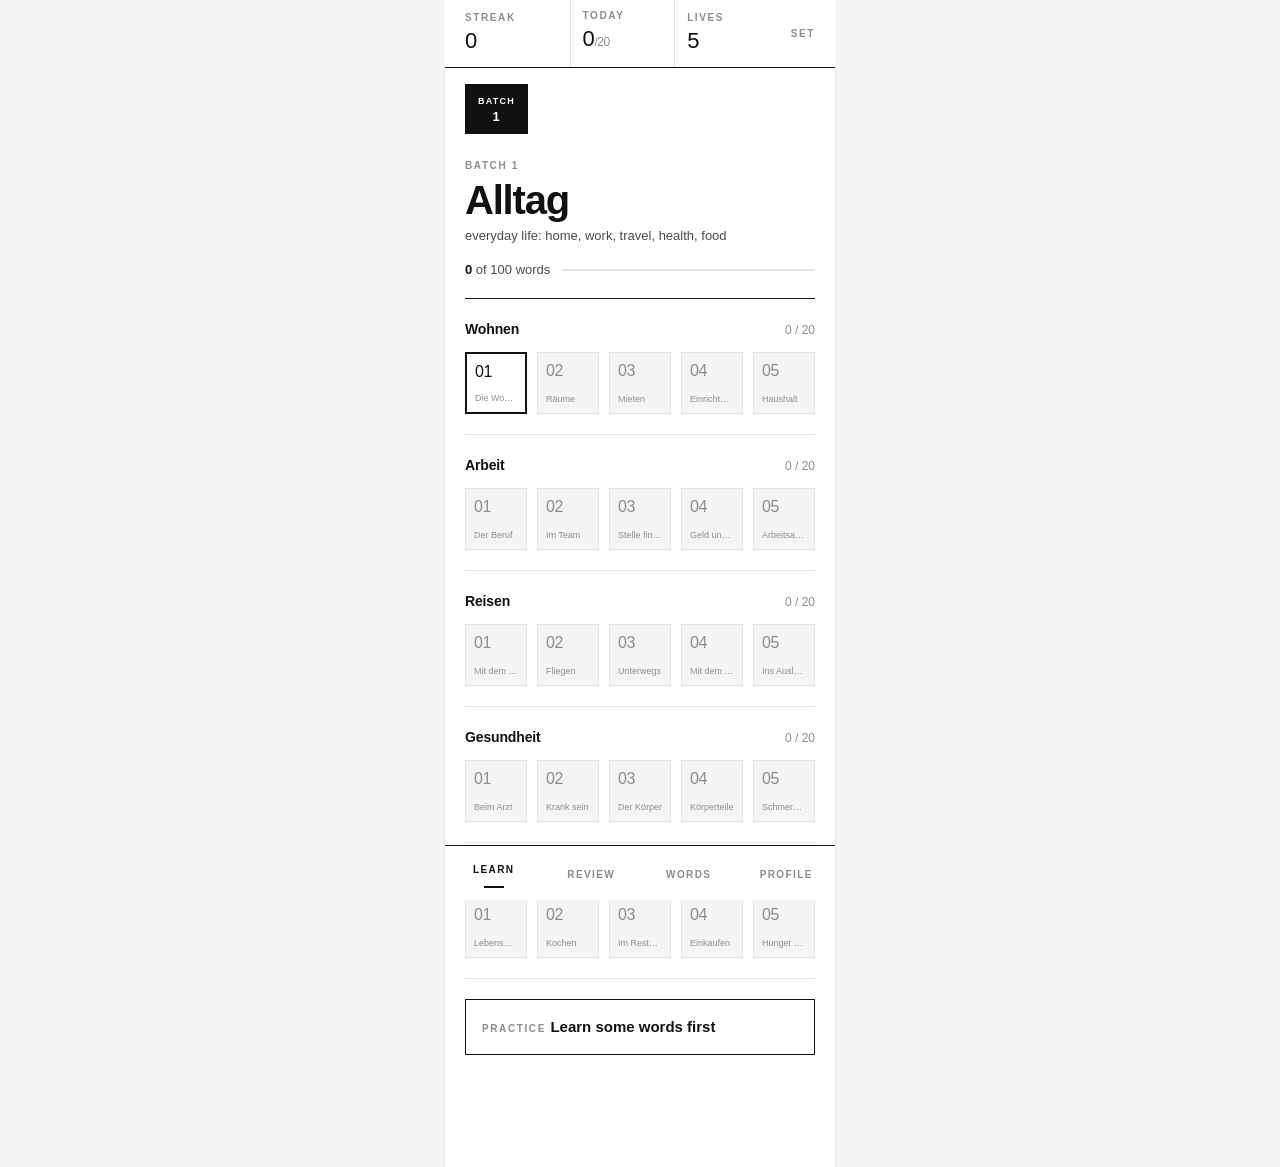
==== commit 3350d847: "Deploy: two listen buttons, phone layout hardening Co-Authored-By: Claude Opus 4.8 <noreply@anthropi" ====
--- a/index.html
+++ b/index.html
@@ -11,7 +11,7 @@
   <link rel="manifest" href="manifest.webmanifest">
   <link rel="icon" href="icon.svg" type="image/svg+xml">
   <link rel="apple-touch-icon" href="icon.svg">
-  <link rel="stylesheet" href="styles.css?v=swiss1d">
+  <link rel="stylesheet" href="styles.css?v=swiss1f">
 </head>
 <body data-view="home">
 
@@ -139,7 +139,7 @@
 
   <canvas id="confetti" class="confetti" aria-hidden="true"></canvas>
 
-  <script src="app.js?v=swiss1d"></script>
+  <script src="app.js?v=swiss1f"></script>
   <script>
     if ("serviceWorker" in navigator) {
       window.addEventListener("load", () => navigator.serviceWorker.register("./sw.js").catch(() => {}));
--- a/styles.css
+++ b/styles.css
@@ -46,7 +46,8 @@
 *{box-sizing:border-box;-webkit-tap-highlight-color:transparent}
 /* class based display rules must never defeat the hidden attribute */
 [hidden]{display:none !important}
-html,body{height:100%}
+html,body{min-height:100%}
+@supports (height:100dvh){ html,body{min-height:100dvh} }
 body{
   margin:0;
   color:var(--ink);
@@ -68,9 +69,10 @@
   margin:0 auto;
   padding:0 var(--margin);
   background:var(--paper);
-  min-height:100%;
-}
-#home,#bank{padding-bottom:calc(var(--nav-h) + var(--u)*8)}
+  min-height:100vh;
+}
+@supports (min-height:100dvh){ .screen{min-height:100dvh} }
+#home,#bank{padding-bottom:calc(var(--nav-h) + var(--u)*10 + env(safe-area-inset-bottom,0px))}
 
 /* ============================================================
    HUD, three equal columns of figures
@@ -177,7 +179,8 @@
 /* ============================================================
    Session
    ============================================================ */
-.session{display:flex;flex-direction:column;min-height:100%;padding:0}
+.session{display:flex;flex-direction:column;min-height:100vh;padding:0}
+@supports (min-height:100dvh){ .session{min-height:100dvh} }
 .session-top{
   display:grid;grid-template-columns:auto 1fr auto;gap:calc(var(--u)*3);align-items:center;
   padding:calc(var(--u)*3) var(--margin);border-bottom:1px solid var(--hair);
@@ -217,6 +220,7 @@
   transition:transform var(--t-fast) var(--swing);
 }
 .teach-speak:active{transform:scale(.97)}
+.teach-examples + .teach-speak{margin-top:calc(var(--u)*4)}
 .teach-examples{padding-top:calc(var(--u)*4)}
 .ex-card{padding:calc(var(--u)*3) 0;border-bottom:1px solid var(--hair);cursor:pointer}
 .ex-card:last-child{border-bottom:0}
@@ -374,6 +378,7 @@
   max-width:var(--wrap);margin:0 auto;
   display:grid;grid-template-columns:repeat(4,1fr);
   background:var(--paper);border-top:1px solid var(--ink);
+  padding-bottom:env(safe-area-inset-bottom,0px);
 }
 .nav-btn{
   border:0;background:none;cursor:pointer;padding:calc(var(--u)*4) 0 calc(var(--u)*3);
